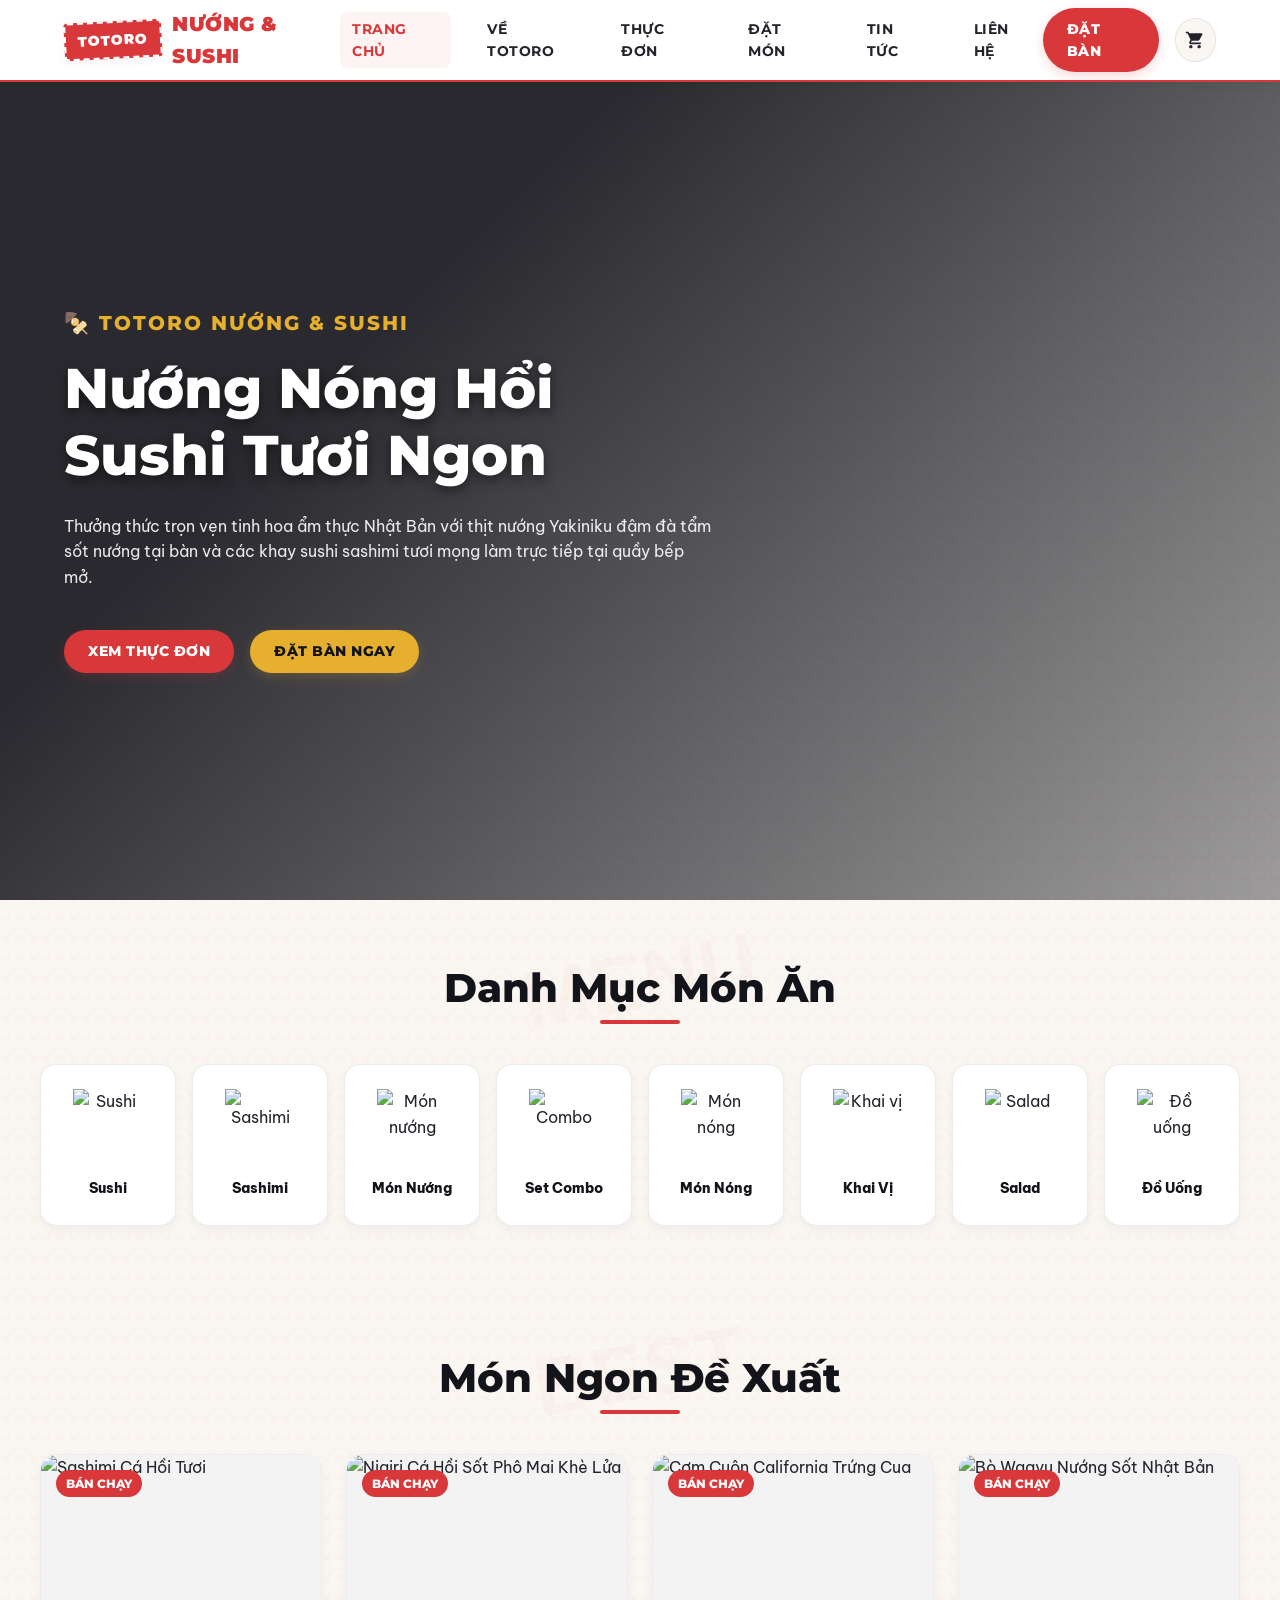
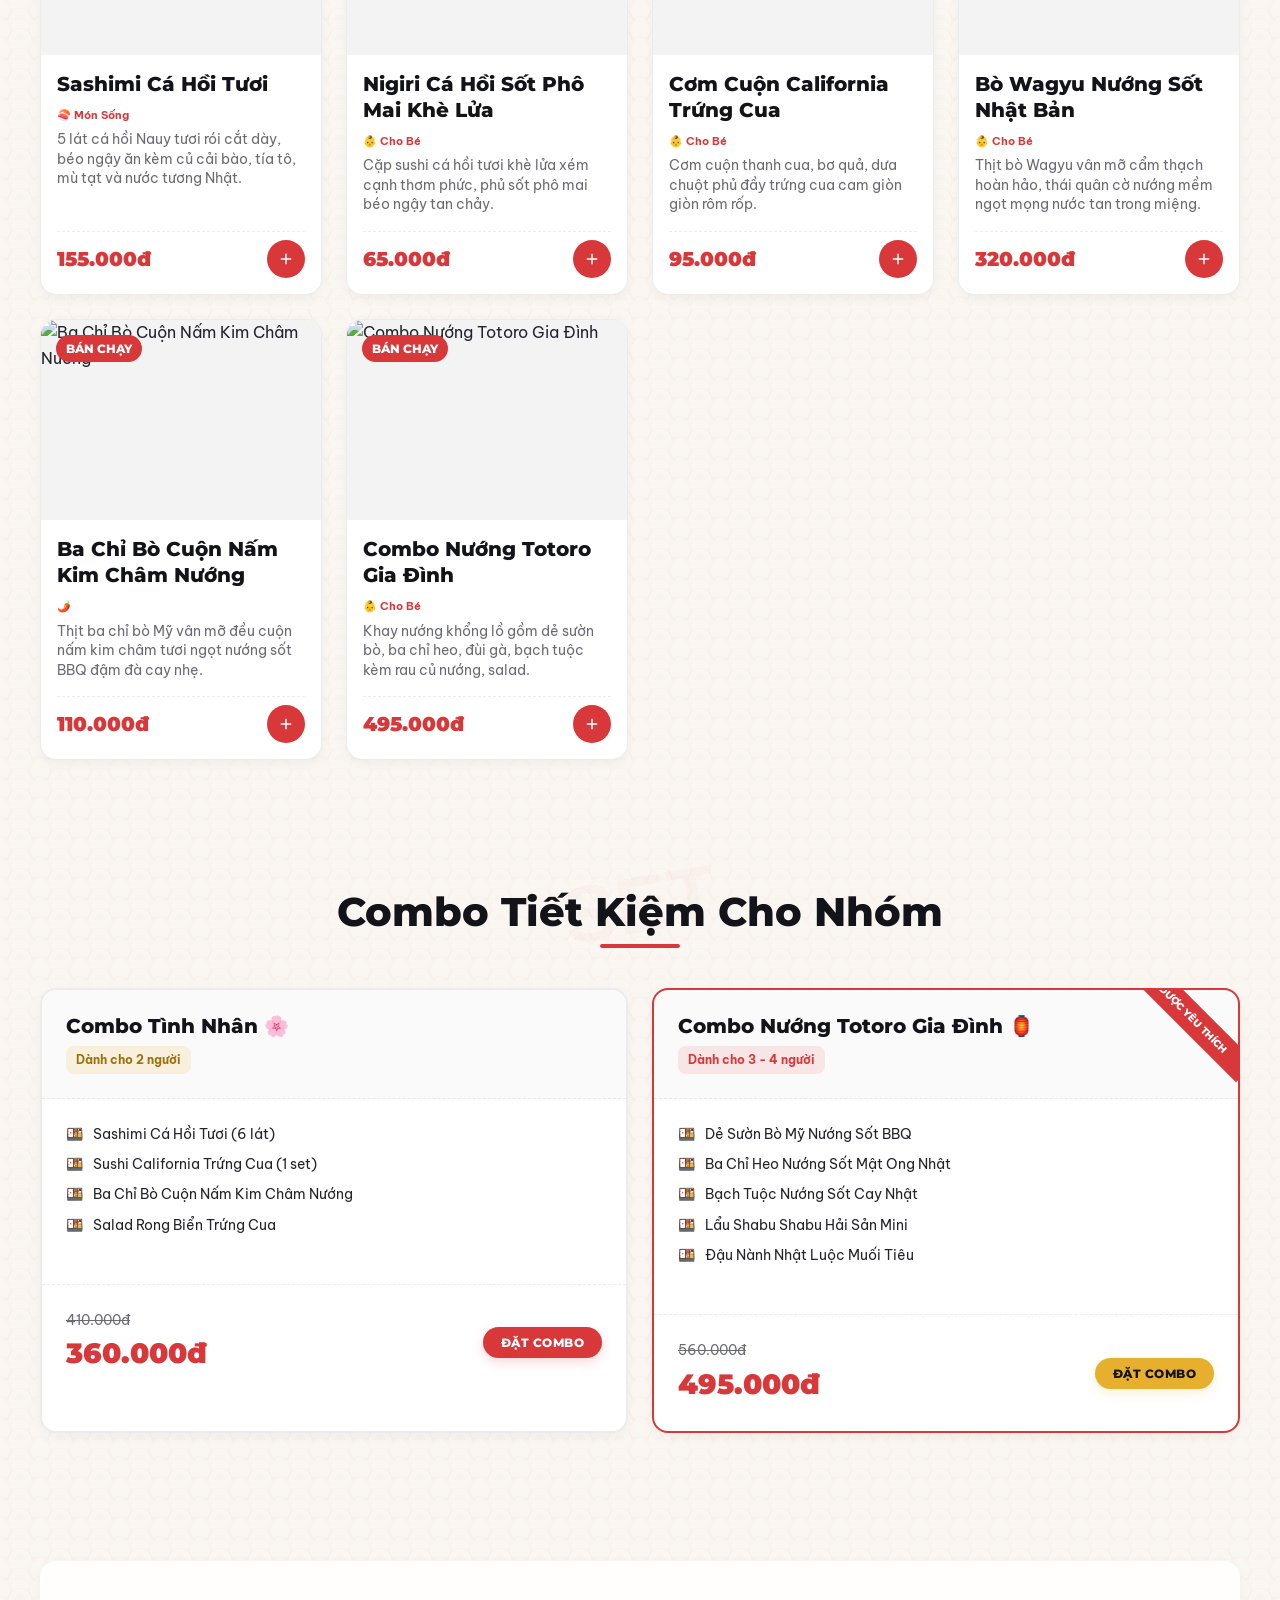
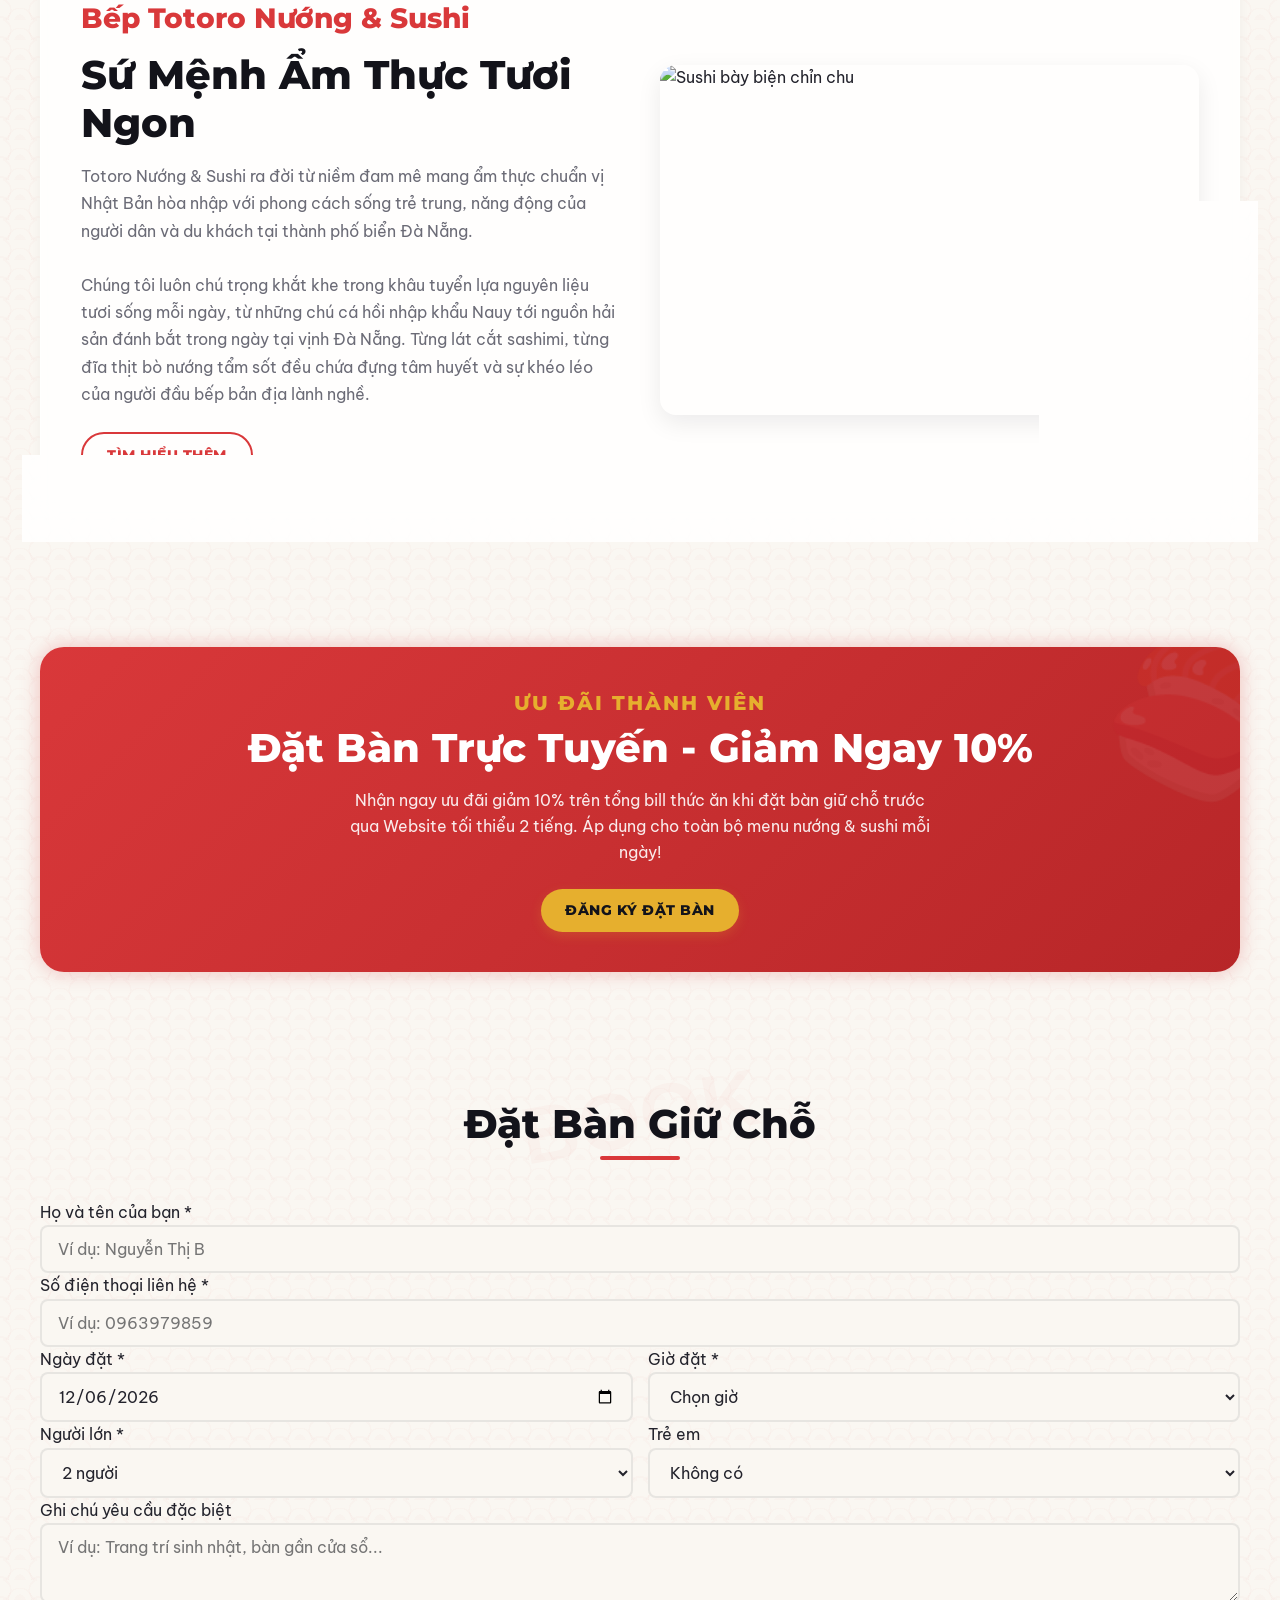
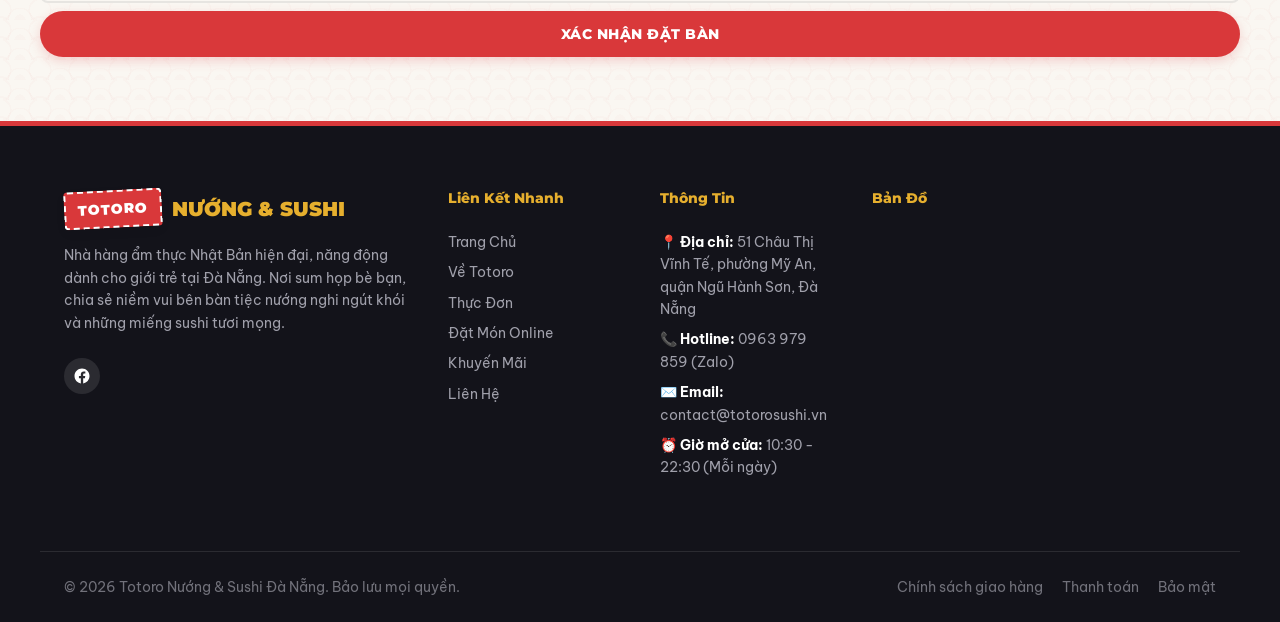
==== index.html @ e85364ac "feat: init Totoro Sushi website with 3D PDF Flipbook menu" ====
<!DOCTYPE html>
<html lang="vi">
<head>
    <meta charset="UTF-8">
    <meta name="viewport" content="width=device-width, initial-scale=1.0">
    <title>Totoro Nướng & Sushi Đà Nẵng | Nướng nóng hổi - Sushi tươi ngon</title>
    
    <!-- Meta SEO -->
    <meta name="description" content="Chào mừng tới Totoro Nướng & Sushi Đà Nẵng - nhà hàng Nhật Bản trẻ trung, hiện đại bên bãi biển Mỹ Khê. Thưởng thức buffet nướng Yakiniku nóng hổi cùng sushi sashimi tươi ngon tròn vị.">
    <meta name="keywords" content="sushi đà nẵng, nướng nhật đà nẵng, nhà hàng nhật đà nẵng, ẩm thực nhật bản, totoro sushi">
    <meta name="author" content="Totoro Nướng & Sushi">
    
    <!-- Open Graph / Facebook -->
    <meta property="og:type" content="website">
    <meta property="og:url" content="https://totorosushi.vn/">
    <meta property="og:title" content="Totoro Nướng & Sushi Đà Nẵng | Nướng ngon - Sushi tươi">
    <meta property="og:description" content="Thưởng thức nướng Yakiniku nghi ngút khói cùng sushi cá hồi béo ngậy chuẩn vị tại Châu Thị Vĩnh Tế, Đà Nẵng. Đặt bàn trực tuyến giảm ngay 10%!">
    <meta property="og:image" content="https://images.unsplash.com/photo-1579871494447-9811cf80d66c?q=80&w=1200&auto=format&fit=crop">

    <!-- Favicon -->
    <link rel="icon" type="image/png" href="data:image/svg+xml,<svg xmlns=%22http://www.w3.org/2000/svg%22 viewBox=%220 0 100 100%22><text y=%22.9em%22 font-size=%2290%22>🍣</text></svg>">

    <!-- CSS stylesheets -->
    <link rel="stylesheet" href="assets/css/variables.css">
    <link rel="stylesheet" href="assets/css/style.css">
    <link rel="stylesheet" href="assets/css/pages.css">
</head>
<body class="bg-wave-pattern">

    <!-- HEADER / NAVIGATION -->
    <header class="header">
        <div class="container nav-container">
            <a href="index.html" class="logo">
                <span class="logo-stamp">TOTORO</span>
                <span style="font-family: var(--font-heading); font-weight: 900; letter-spacing: 0.5px;">NƯỚNG & SUSHI</span>
            </a>
            
            <nav class="nav-menu">
                <a href="index.html" class="nav-link active">Trang Chủ</a>
                <a href="ve-totoro.html" class="nav-link">Về Totoro</a>
                <a href="menu.html" class="nav-link">Thực Đơn</a>
                <a href="dat-mon.html" class="nav-link">Đặt Món</a>
                <a href="tin-tuc.html" class="nav-link">Tin Tức</a>
                <a href="lien-he.html" class="nav-link">Liên Hệ</a>
            </nav>
            
            <div class="nav-actions">
                <a href="lien-he.html#booking-section" class="btn btn-primary btn-booking-nav" style="display: flex;">Đặt Bàn</a>
                <a href="dat-mon.html" class="cart-trigger" aria-label="Giỏ hàng">
                    <svg xmlns="http://www.w3.org/2000/svg" viewBox="0 0 24 24">
                        <path d="M7 18c-1.1 0-1.99.9-1.99 2S5.9 22 7 22s2-.9 2-2-.9-2-2-2zM1 2v2h2l3.6 7.59-1.35 2.45c-.16.28-.25.61-.25.96 0 1.1.9 2 2 2h12v-2H7.42c-.14 0-.25-.11-.25-.25l.03-.12.9-1.63h7.45c.75 0 1.41-.41 1.75-1.03l3.58-6.49c.08-.14.12-.31.12-.48 0-.55-.45-1-1-1H5.21l-.94-2H1zm16 16c-1.1 0-1.99.9-1.99 2s.89 2 1.99 2 2-.9 2-2-.9-2-2-2z"/>
                    </svg>
                    <span class="cart-badge" id="cart-badge-count" style="display: none;">0</span>
                </a>
                <button class="hamburger" aria-label="Menu di động">
                    <span></span>
                    <span></span>
                    <span></span>
                </button>
            </div>
        </div>
    </header>

    <!-- MOBILE STICKY CTA BAR -->
    <div class="mobile-cta-bar">
        <a href="tel:0963979859" class="mobile-cta-item">
            <svg viewBox="0 0 24 24"><path d="M6.62 10.79c1.44 2.83 3.76 5.14 6.59 6.59l2.2-2.2c.27-.27.67-.36 1.02-.24 1.12.37 2.33.57 3.57.57.55 0 1 .45 1 1V20c0 .55-.45 1-1 1-9.39 0-17-7.61-17-17 0-.55.45-1 1-1h3.5c.55 0 1 .45 1 1 0 1.25.2 2.45.57 3.57.11.35.03.74-.25 1.02l-2.2 2.2z"/></svg>
            Gọi điện
        </a>
        <a href="menu.html" class="mobile-cta-item">
            <svg viewBox="0 0 24 24"><path d="M4 6H2v14c0 1.1.9 2 2 2h14v-2H4V6zm16-4H8c-1.1 0-2 .9-2 2v12c0 1.1.9 2 2 2h12c1.1 0 2-.9 2-2V4c0-1.1-.9-2-2-2zm-1 9H9V9h10v2zm-4 4H9v-2h6v2zm4-8H9V5h10v2z"/></svg>
            Xem Menu
        </a>
        <a href="lien-he.html#booking-section" class="mobile-cta-item mobile-cta-item-highlight">
            <svg viewBox="0 0 24 24"><path d="M19 3h-1V1h-2v2H8V1H6v2H5c-1.11 0-1.99.9-1.99 2L3 19c0 1.1.89 2 2 2h14c1.1 0 2-.9 2-2V5c0-1.1-.9-2-2-2zm0 16H5V8h14v11zM7 10h5v5H7z"/></svg>
            Đặt Bàn
        </a>
        <a href="dat-mon.html" class="mobile-cta-item">
            <div style="position: relative;">
                <svg viewBox="0 0 24 24"><path d="M7 18c-1.1 0-1.99.9-1.99 2S5.9 22 7 22s2-.9 2-2-.9-2-2-2zM1 2v2h2l3.6 7.59-1.35 2.45c-.16.28-.25.61-.25.96 0 1.1.9 2 2 2h12v-2H7.42c-.14 0-.25-.11-.25-.25l.03-.12.9-1.63h7.45c.75 0 1.41-.41 1.75-1.03l3.58-6.49c.08-.14.12-.31.12-.48 0-.55-.45-1-1-1H5.21l-.94-2H1zm16 16c-1.1 0-1.99.9-1.99 2s.89 2 1.99 2 2-.9 2-2-.9-2-2-2z"/></svg>
                <span class="cart-badge" id="mobile-cart-badge-count" style="position: absolute; top: -5px; right: -8px; width: 16px; height: 16px; font-size: 9px; display: none;">0</span>
            </div>
            Đặt Món
        </a>
    </div>

    <!-- MAIN APP WRAPPER -->
    <main>
        
        <!-- 1. HERO BANNER -->
        <section class="hero-section">
            <div class="container">
                <div class="hero-content reveal active">
                    <span class="hero-subtitle">🍢 TOTORO NƯỚNG & SUSHI</span>
                    <h2 class="hero-title">Nướng Nóng Hổi<br>Sushi Tươi Ngon</h2>
                    <p class="hero-desc">Thưởng thức trọn vẹn tinh hoa ẩm thực Nhật Bản với thịt nướng Yakiniku đậm đà tẩm sốt nướng tại bàn và các khay sushi sashimi tươi mọng làm trực tiếp tại quầy bếp mở.</p>
                    <div class="hero-actions">
                        <a href="menu.html" class="btn btn-primary">Xem Thực Đơn</a>
                        <a href="lien-he.html#booking-section" class="btn btn-secondary">Đặt Bàn Ngay</a>
                    </div>
                </div>
            </div>
        </section>

        <!-- 2. DANH MỤC MÓN ĂN -->
        <section class="section-padding container">
            <div class="section-title-wrapper reveal">
                <span class="section-stamp-bg">MENU</span>
                <h2 class="section-title">Danh Mục Món Ăn</h2>
            </div>
            <div class="category-grid reveal">
                <div class="category-card" onclick="window.location.href='menu.html?cat=sushi'">
                    <img src="https://cdn-icons-png.flaticon.com/512/2253/2253243.png" alt="Sushi" class="category-card-img" />
                    <span class="category-card-title">Sushi</span>
                </div>
                <div class="category-card" onclick="window.location.href='menu.html?cat=sashimi'">
                    <img src="https://cdn-icons-png.flaticon.com/512/4113/4113824.png" alt="Sashimi" class="category-card-img" />
                    <span class="category-card-title">Sashimi</span>
                </div>
                <div class="category-card" onclick="window.location.href='menu.html?cat=nuong'">
                    <img src="https://cdn-icons-png.flaticon.com/512/2405/2405466.png" alt="Món nướng" class="category-card-img" />
                    <span class="category-card-title">Món Nướng</span>
                </div>
                <div class="category-card" onclick="window.location.href='menu.html?cat=combo'">
                    <img src="https://cdn-icons-png.flaticon.com/512/3014/3014523.png" alt="Combo" class="category-card-img" />
                    <span class="category-card-title">Set Combo</span>
                </div>
                <div class="category-card" onclick="window.location.href='menu.html?cat=nong'">
                    <img src="https://cdn-icons-png.flaticon.com/512/2082/2082054.png" alt="Món nóng" class="category-card-img" />
                    <span class="category-card-title">Món Nóng</span>
                </div>
                <div class="category-card" onclick="window.location.href='menu.html?cat=khai-vi'">
                    <img src="https://cdn-icons-png.flaticon.com/512/3253/3253207.png" alt="Khai vị" class="category-card-img" />
                    <span class="category-card-title">Khai Vị</span>
                </div>
                <div class="category-card" onclick="window.location.href='menu.html?cat=salad'">
                    <img src="https://cdn-icons-png.flaticon.com/512/2915/2915420.png" alt="Salad" class="category-card-img" />
                    <span class="category-card-title">Salad</span>
                </div>
                <div class="category-card" onclick="window.location.href='menu.html?cat=drink'">
                    <img src="https://cdn-icons-png.flaticon.com/512/3058/3058995.png" alt="Đồ uống" class="category-card-img" />
                    <span class="category-card-title">Đồ Uống</span>
                </div>
            </div>
        </section>

        <!-- 3. MÓN ĐƯỢC YÊU THÍCH (BEST SELLERS) -->
        <section class="section-padding container">
            <div class="section-title-wrapper reveal">
                <span class="section-stamp-bg">BEST</span>
                <h2 class="section-title">Món Ngon Đề Xuất</h2>
            </div>
            
            <div class="product-grid reveal" id="bestseller-grid">
                <!-- Javascript will load 6 bestseller items dynamically here -->
            </div>
        </section>

        <!-- 4. COMBO DÀNH CHO NHÓM -->
        <section class="section-padding container">
            <div class="section-title-wrapper reveal">
                <span class="section-stamp-bg">SET</span>
                <h2 class="section-title">Combo Tiết Kiệm Cho Nhóm</h2>
            </div>
            
            <div class="combo-grid reveal">
                <!-- Combo 1 -->
                <div class="combo-card">
                    <div class="combo-card-header">
                        <h3 class="combo-card-title">Combo Tình Nhân 🌸</h3>
                        <span class="combo-card-badge">Dành cho 2 người</span>
                    </div>
                    <div class="combo-card-body">
                        <div class="combo-card-items">
                            <span class="combo-card-item">Sashimi Cá Hồi Tươi (6 lát)</span>
                            <span class="combo-card-item">Sushi California Trứng Cua (1 set)</span>
                            <span class="combo-card-item">Ba Chỉ Bò Cuộn Nấm Kim Châm Nướng</span>
                            <span class="combo-card-item">Salad Rong Biển Trứng Cua</span>
                        </div>
                    </div>
                    <div class="combo-card-footer">
                        <div class="combo-price-group">
                            <span class="combo-original-price">410.000đ</span>
                            <span class="combo-promo-price">360.000đ</span>
                        </div>
                        <button class="btn btn-primary" onclick="window.location.href='dat-mon.html'" style="padding: 8px 18px; font-size: 12px;">Đặt Combo</button>
                    </div>
                </div>

                <!-- Combo 2 (Featured) -->
                <div class="combo-card featured">
                    <div class="combo-card-header">
                        <h3 class="combo-card-title">Combo Nướng Totoro Gia Đình 🏮</h3>
                        <span class="combo-card-badge" style="background-color: rgba(219,56,58,0.1); color: var(--color-primary);">Dành cho 3 - 4 người</span>
                    </div>
                    <div class="combo-card-body">
                        <div class="combo-card-items">
                            <span class="combo-card-item">Dẻ Sườn Bò Mỹ Nướng Sốt BBQ</span>
                            <span class="combo-card-item">Ba Chỉ Heo Nướng Sốt Mật Ong Nhật</span>
                            <span class="combo-card-item">Bạch Tuộc Nướng Sốt Cay Nhật</span>
                            <span class="combo-card-item">Lẩu Shabu Shabu Hải Sản Mini</span>
                            <span class="combo-card-item">Đậu Nành Nhật Luộc Muối Tiêu</span>
                        </div>
                    </div>
                    <div class="combo-card-footer">
                        <div class="combo-price-group">
                            <span class="combo-original-price">560.000đ</span>
                            <span class="combo-promo-price">495.000đ</span>
                        </div>
                        <button class="btn btn-secondary" onclick="window.location.href='dat-mon.html'" style="padding: 8px 18px; font-size: 12px;">Đặt Combo</button>
                    </div>
                </div>
            </div>
        </section>

        <!-- 5. CÂU CHUYỆN TOTORO -->
        <section class="section-padding container">
            <div class="glass-panel reveal" style="padding: var(--spacing-lg); overflow: hidden;">
                <div style="display: grid; grid-template-columns: 1fr 1fr; gap: var(--spacing-lg); align-items: center;">
                    <div>
                        <h3 style="font-size: var(--font-size-lg); color: var(--color-primary); margin-bottom: var(--spacing-sm);">Bếp Totoro Nướng & Sushi</h3>
                        <h2 style="font-size: var(--font-size-xl); margin-bottom: var(--spacing-sm);">Sứ Mệnh Ẩm Thực Tươi Ngon</h2>
                        <p style="color: var(--color-text-muted); margin-bottom: var(--spacing-md); line-height: 1.7;">
                            Totoro Nướng & Sushi ra đời từ niềm đam mê mang ẩm thực chuẩn vị Nhật Bản hòa nhập với phong cách sống trẻ trung, năng động của người dân và du khách tại thành phố biển Đà Nẵng.
                            <br><br>
                            Chúng tôi luôn chú trọng khắt khe trong khâu tuyển lựa nguyên liệu tươi sống mỗi ngày, từ những chú cá hồi nhập khẩu Nauy tới nguồn hải sản đánh bắt trong ngày tại vịnh Đà Nẵng. Từng lát cắt sashimi, từng đĩa thịt bò nướng tẩm sốt đều chứa đựng tâm huyết và sự khéo léo của người đầu bếp bản địa lành nghề.
                        </p>
                        <a href="ve-totoro.html" class="btn btn-outline">Tìm hiểu thêm</a>
                    </div>
                    <div>
                        <img src="https://images.unsplash.com/photo-1553621042-f6e147245754?q=80&w=800&auto=format&fit=crop" alt="Sushi bày biện chỉn chu" style="border-radius: var(--radius-md); box-shadow: var(--shadow-md); width: 100%; object-fit: cover; height: 350px;" />
                    </div>
                </div>
            </div>
        </section>

        <!-- 6. BANNER ƯU ĐÃI -->
        <section class="section-padding container">
            <div class="reveal" style="background: linear-gradient(135deg, var(--color-primary) 0%, #B72628 100%); color: var(--color-white); border-radius: var(--radius-lg); padding: var(--spacing-lg); text-align: center; position: relative; overflow: hidden; box-shadow: var(--shadow-glow);">
                <div style="position: absolute; top: -50px; right: -50px; font-size: 150px; opacity: 0.08; pointer-events: none; font-family: var(--font-heading);">🍣</div>
                <span style="font-family: var(--font-heading); font-weight: 800; color: var(--color-gold); font-size: var(--font-size-md); letter-spacing: 2px;">ƯU ĐÃI THÀNH VIÊN</span>
                <h2 style="color: var(--color-white); font-size: var(--font-size-xl); margin-top: 5px; margin-bottom: var(--spacing-sm);">Đặt Bàn Trực Tuyến - Giảm Ngay 10%</h2>
                <p style="max-width: 600px; margin: 0 auto var(--spacing-md); color: rgba(255,255,255,0.9); font-size: var(--font-size-base);">
                    Nhận ngay ưu đãi giảm 10% trên tổng bill thức ăn khi đặt bàn giữ chỗ trước qua Website tối thiểu 2 tiếng. Áp dụng cho toàn bộ menu nướng & sushi mỗi ngày!
                </p>
                <a href="lien-he.html#booking-section" class="btn btn-secondary">Đăng Ký Đặt Bàn</a>
            </div>
        </section>

        <!-- 7. FORM ĐẶT BÀN NHANH -->
        <section class="section-padding container" id="quick-booking-section">
            <div class="section-title-wrapper reveal">
                <span class="section-stamp-bg">BOOK</span>
                <h2 class="section-title">Đặt Bàn Giữ Chỗ</h2>
            </div>
            
            <div class="booking-form-wrapper reveal">
                <form class="totoro-booking-form">
                    <div class="booking-form-group">
                        <label class="booking-form-label">Họ và tên của bạn *</label>
                        <input type="text" name="fullname" class="form-control" placeholder="Ví dụ: Nguyễn Thị B" required />
                    </div>
                    <div class="booking-form-group">
                        <label class="booking-form-label">Số điện thoại liên hệ *</label>
                        <input type="tel" name="phone" class="form-control" placeholder="Ví dụ: 0963979859" required />
                    </div>
                    <div class="booking-form-group" style="display: grid; grid-template-columns: 1fr 1fr; gap: 15px;">
                        <div>
                            <label class="booking-form-label">Ngày đặt *</label>
                            <input type="date" name="date" class="form-control" required />
                        </div>
                        <div>
                            <label class="booking-form-label">Giờ đặt *</label>
                            <select name="time" class="form-control" required>
                                <option value="">Chọn giờ</option>
                                <option value="11:00">11:00</option>
                                <option value="12:00">12:00</option>
                                <option value="13:00">13:00</option>
                                <option value="17:00">17:00</option>
                                <option value="18:00">18:00</option>
                                <option value="19:00">19:00</option>
                                <option value="20:00">20:00</option>
                                <option value="21:00">21:00</option>
                            </select>
                        </div>
                    </div>
                    <div class="booking-form-group" style="display: grid; grid-template-columns: 1fr 1fr; gap: 15px;">
                        <div>
                            <label class="booking-form-label">Người lớn *</label>
                            <select name="adults" class="form-control" required>
                                <option value="1">1 người</option>
                                <option value="2" selected>2 người</option>
                                <option value="4">4 người</option>
                                <option value="6">6 người</option>
                                <option value="10">Đoàn 10+ người</option>
                            </select>
                        </div>
                        <div>
                            <label class="booking-form-label">Trẻ em</label>
                            <select name="kids" class="form-control">
                                <option value="0">Không có</option>
                                <option value="1">1 bé</option>
                                <option value="2">2 bé</option>
                                <option value="3">Hơn 3 bé</option>
                            </select>
                        </div>
                    </div>
                    <div class="booking-form-group">
                        <label class="booking-form-label">Ghi chú yêu cầu đặc biệt</label>
                        <textarea name="notes" class="form-control" style="min-height: 80px;" placeholder="Ví dụ: Trang trí sinh nhật, bàn gần cửa sổ..."></textarea>
                    </div>
                    <button type="submit" class="btn btn-primary" style="width: 100%; padding: 14px;">Xác nhận đặt bàn</button>
                </form>
            </div>
        </section>

    </main>

    <!-- FOOTER -->
    <footer class="footer">
        <div class="container footer-grid">
            <div class="footer-about">
                <a href="index.html" class="logo">
                    <span class="logo-stamp">TOTORO</span>
                    <span style="color: var(--color-gold);">NƯỚNG & SUSHI</span>
                </a>
                <p>Nhà hàng ẩm thực Nhật Bản hiện đại, năng động dành cho giới trẻ tại Đà Nẵng. Nơi sum họp bè bạn, chia sẻ niềm vui bên bàn tiệc nướng nghi ngút khói và những miếng sushi tươi mọng.</p>
                <div class="social-icons">
                    <a href="https://www.facebook.com/MoriSushiDaNang" class="social-icon" target="_blank" rel="noopener noreferrer">
                        <svg viewBox="0 0 24 24"><path fill="currentColor" d="M12 2C6.477 2 2 6.477 2 12c0 4.991 3.657 9.128 8.438 9.879V14.89h-2.54V12h2.54V9.797c0-2.506 1.492-3.89 3.777-3.89 1.094 0 2.238.195 2.238.195v2.46h-1.26c-1.243 0-1.63.771-1.63 1.562V12h2.773l-.443 2.89h-2.33v6.989C18.343 21.129 22 16.99 22 12c0-5.523-4.477-10-10-10z"/></svg>
                    </a>
                </div>
            </div>
            
            <div class="footer-links">
                <h4>Liên Kết Nhanh</h4>
                <ul>
                    <li><a href="index.html">Trang Chủ</a></li>
                    <li><a href="ve-totoro.html">Về Totoro</a></li>
                    <li><a href="menu.html">Thực Đơn</a></li>
                    <li><a href="dat-mon.html">Đặt Món Online</a></li>
                    <li><a href="tin-tuc.html">Khuyến Mãi</a></li>
                    <li><a href="lien-he.html">Liên Hệ</a></li>
                </ul>
            </div>
            
            <div class="footer-contact">
                <h4>Thông Tin</h4>
                <p>📍 <strong>Địa chỉ:</strong> 51 Châu Thị Vĩnh Tế, phường Mỹ An, quận Ngũ Hành Sơn, Đà Nẵng</p>
                <p>📞 <strong>Hotline:</strong> 0963 979 859 (Zalo)</p>
                <p>✉️ <strong>Email:</strong> contact@totorosushi.vn</p>
                <p>⏰ <strong>Giờ mở cửa:</strong> 10:30 - 22:30 (Mỗi ngày)</p>
            </div>
            
            <div class="footer-map">
                <h4>Bản Đồ</h4>
                <iframe 
                    src="https://www.google.com/maps/embed?pb=!1m18!1m12!1m3!1d3834.425867160759!2d108.23806287490333!3d16.043444888899896!2m3!1f0!2f0!3f0!3m2!1i1024!2i768!4f13.1!3m3!1m2!1s0x31421764eb806c99%3A0xc47e335272a27546!2zNTEgQ2jDonUgVGjhu4sgVsSpbmggVOG6eb8sIE3hu7kgQW4sIE5nxakgSMOgbmggU8ahbiwgRMOgIE7hurVuZyA1NTAwMDAsIFZp4buHdCBOYW0!5e0!3m2!1svi!2svn!4v1700000000000!5m2!1svi!2svn" 
                    width="100%" 
                    height="130" 
                    style="border:0;" 
                    allowfullscreen="" 
                    loading="lazy" 
                    referrerpolicy="no-referrer-when-downgrade">
                </iframe>
            </div>
        </div>
        
        <div class="container footer-bottom">
            <p>&copy; 2026 Totoro Nướng & Sushi Đà Nẵng. Bảo lưu mọi quyền.</p>
            <div class="footer-policies">
                <a href="#">Chính sách giao hàng</a>
                <a href="#">Thanh toán</a>
                <a href="#">Bảo mật</a>
            </div>
        </div>
    </footer>

    <!-- PRODUCT DETAILS MODAL -->
    <div class="modal" id="product-detail-modal">
        <div class="modal-content">
            <div class="modal-close-btn">✕</div>
            <div class="modal-grid">
                <div class="modal-img-wrapper">
                    <img src="" alt="" class="modal-img" />
                </div>
                <div class="modal-body">
                    <h3 class="modal-title"></h3>
                    <span class="modal-price"></span>
                    <p class="modal-desc"></p>
                    
                    <div style="display: flex; align-items: center; gap: 15px; margin-top: 15px;">
                        <span>Số lượng:</span>
                        <div class="quantity-control">
                            <button class="quantity-btn qty-minus">-</button>
                            <input type="number" class="quantity-input" value="1" readonly />
                            <button class="quantity-btn qty-plus">+</button>
                        </div>
                    </div>
                    
                    <button class="btn btn-primary" id="modal-add-to-cart-btn" style="width: 100%; margin-top: 20px;">Thêm Vào Giỏ Hàng</button>
                </div>
            </div>
        </div>
    </div>

    <!-- Script assets -->
    <script src="assets/js/main.js"></script>
    <script src="assets/js/menu-filter.js"></script>
    <script src="assets/js/cart.js"></script>
    <script src="assets/js/booking.js"></script>
    
    <!-- Local Business Schema markup -->
    <script type="application/ld+json">
    {
      "@context": "https://schema.org",
      "@type": "Restaurant",
      "name": "Totoro Nướng & Sushi Đà Nẵng",
      "image": "https://images.unsplash.com/photo-1579871494447-9811cf80d66c?q=80&w=1200&auto=format&fit=crop",
      "address": {
        "@type": "PostalAddress",
        "streetAddress": "51 Châu Thị Vĩnh Tế, phường Mỹ An",
        "addressLocality": "Ngũ Hành Sơn",
        "addressRegion": "Đà Nẵng",
        "postalCode": "550000",
        "addressCountry": "VN"
      },
      "geo": {
        "@type": "GeoCoordinates",
        "latitude": 16.043445,
        "longitude": 108.238063
      },
      "url": "https://totorosushi.vn/",
      "telephone": "+84963979859",
      "openingHoursSpecification": [
        {
          "@type": "OpeningHoursSpecification",
          "dayOfWeek": [
            "Monday",
            "Tuesday",
            "Wednesday",
            "Thursday",
            "Friday",
            "Saturday",
            "Sunday"
          ],
          "opens": "10:30",
          "closes": "22:30"
        }
      ],
      "menu": "https://totorosushi.vn/menu.html",
      "servesCuisine": [
        "Japanese",
        "Sushi",
        "Yakiniku",
        "Barbecue"
      ],
      "priceRange": "$$"
    }
    </script>

</body>
</html>
---- assets/css/variables.css ----
/* Totoro Nướng & Sushi Design System - CSS Variables */

@import url('https://fonts.googleapis.com/css2?family=Montserrat:ital,wght@0,300..900;1,300..900&family=Be+Vietnam+Pro:ital,wght@0,300;0,400;0,500;0,600;0,700;0,800;1,400&display=swap');

:root {
    /* Colors - Japanese Pop Contemporary */
    --color-red: #D9383A;
    --color-dark: #13131A;
    --color-light: #FAF7F2;
    --color-gold: #E6AF2E;
    --color-green: #7DA038;
    --color-white: #FFFFFF;
    
    /* Semantic Colors */
    --color-primary: var(--color-red);
    --color-secondary: var(--color-dark);
    --color-bg: var(--color-light);
    --color-accent: var(--color-gold);
    --color-success: var(--color-green);
    --color-text-dark: #23232C;
    --color-text-muted: #6B6B76;
    --color-border: rgba(19, 19, 26, 0.08);
    --color-card-bg: rgba(255, 255, 255, 0.85);

    /* Fonts */
    --font-heading: 'Montserrat', sans-serif;
    --font-body: 'Be Vietnam Pro', sans-serif;

    /* Spacing */
    --spacing-xs: 0.5rem;
    --spacing-sm: 1rem;
    --spacing-md: 1.5rem;
    --spacing-lg: 2.5rem;
    --spacing-xl: 4rem;

    /* Typography Scale */
    --font-size-xs: 0.75rem;
    --font-size-sm: 0.875rem;
    --font-size-base: 1rem;
    --font-size-md: 1.25rem;
    --font-size-lg: 1.75rem;
    --font-size-xl: 2.5rem;
    --font-size-xxl: 3.5rem;

    /* Shadow & Border Radius */
    --radius-sm: 8px;
    --radius-md: 16px;
    --radius-lg: 24px;
    --radius-full: 9999px;
    
    --shadow-sm: 0 4px 12px rgba(19, 19, 26, 0.04);
    --shadow-md: 0 8px 24px rgba(19, 19, 26, 0.08);
    --shadow-lg: 0 16px 48px rgba(19, 19, 26, 0.12);
    --shadow-glow: 0 0 20px rgba(217, 56, 58, 0.3);

    /* Animation Transitions */
    --transition-smooth: all 0.3s cubic-bezier(0.25, 0.8, 0.25, 1);
    --transition-bounce: all 0.5s cubic-bezier(0.175, 0.885, 0.32, 1.275);
}

/* Global Reset & Base Styling */
* {
    margin: 0;
    padding: 0;
    box-sizing: border-box;
    -webkit-tap-highlight-color: transparent;
}

html {
    scroll-behavior: smooth;
    font-size: 16px;
}

body {
    font-family: var(--font-body);
    background-color: var(--color-bg);
    color: var(--color-text-dark);
    line-height: 1.6;
    overflow-x: hidden;
}

h1, h2, h3, h4, h5, h6 {
    font-family: var(--font-heading);
    font-weight: 800;
    color: var(--color-secondary);
    line-height: 1.2;
}

a {
    color: inherit;
    text-decoration: none;
    transition: var(--transition-smooth);
}

img {
    max-width: 100%;
    height: auto;
    display: block;
}

button, input, select, textarea {
    font-family: inherit;
    font-size: inherit;
}

li {
    list-style: none;
}

/* Layout Constrained Grid */
.container {
    width: 100%;
    max-width: 1200px;
    margin: 0 auto;
    padding: 0 var(--spacing-md);
}

.text-center {
    text-align: center;
}

.section-padding {
    padding: var(--spacing-xl) 0;
}
@media (max-width: 768px) {
    .section-padding {
        padding: var(--spacing-lg) 0;
    }
}
---- assets/css/style.css ----
/* Totoro Sushi & Grill - Main Stylesheet (style.css) */

@import url('variables.css');

/* --- HEADER & NAVIGATION --- */
.header {
    position: fixed;
    top: 0;
    left: 0;
    width: 100%;
    background-color: var(--color-white);
    box-shadow: var(--shadow-sm);
    z-index: 1000;
    transition: var(--transition-smooth);
    border-bottom: 2px solid var(--color-primary);
}

.header.scrolled {
    padding: var(--spacing-xs) 0;
    box-shadow: var(--shadow-md);
    background-color: rgba(255, 255, 255, 0.95);
    backdrop-filter: blur(10px);
}

.nav-container {
    display: flex;
    justify-content: space-between;
    align-items: center;
    height: 80px;
    transition: var(--transition-smooth);
}

.header.scrolled .nav-container {
    height: 64px;
}

/* Logo Design */
.logo {
    display: flex;
    align-items: center;
    gap: 10px;
    font-family: var(--font-heading);
    font-weight: 900;
    font-size: var(--font-size-md);
    color: var(--color-primary);
}

.logo-stamp {
    background-color: var(--color-primary);
    color: var(--color-white);
    padding: 6px 12px;
    border-radius: 4px;
    font-size: var(--font-size-sm);
    letter-spacing: 1px;
    transform: rotate(-3deg);
    box-shadow: var(--shadow-sm);
    display: inline-block;
    border: 2px dashed var(--color-white);
}

/* Nav Menu Desktop */
.nav-menu {
    display: flex;
    align-items: center;
    gap: var(--spacing-md);
}

.nav-link {
    font-family: var(--font-heading);
    font-weight: 700;
    font-size: var(--font-size-sm);
    color: var(--color-text-dark);
    text-transform: uppercase;
    letter-spacing: 0.5px;
    padding: 6px 12px;
    border-radius: var(--radius-sm);
}

.nav-link:hover, .nav-link.active {
    color: var(--color-primary);
    background-color: rgba(219, 56, 58, 0.06);
}

/* Header Action Right */
.nav-actions {
    display: flex;
    align-items: center;
    gap: var(--spacing-sm);
}

.btn {
    display: inline-flex;
    align-items: center;
    justify-content: center;
    padding: 10px 24px;
    border-radius: var(--radius-full);
    font-family: var(--font-heading);
    font-weight: 800;
    font-size: var(--font-size-sm);
    text-transform: uppercase;
    letter-spacing: 0.5px;
    cursor: pointer;
    transition: var(--transition-bounce);
    border: none;
    outline: none;
}

.btn-primary {
    background-color: var(--color-primary);
    color: var(--color-white);
    box-shadow: 0 4px 12px rgba(219, 56, 58, 0.2);
}

.btn-primary:hover {
    background-color: var(--color-secondary);
    color: var(--color-white);
    transform: translateY(-2px);
    box-shadow: 0 6px 20px rgba(19, 19, 26, 0.2);
}

.btn-secondary {
    background-color: var(--color-gold);
    color: var(--color-secondary);
    box-shadow: 0 4px 12px rgba(230, 175, 46, 0.2);
}

.btn-secondary:hover {
    background-color: var(--color-primary);
    color: var(--color-white);
    transform: translateY(-2px);
    box-shadow: var(--shadow-glow);
}

.btn-outline {
    background-color: transparent;
    border: 2px solid var(--color-primary);
    color: var(--color-primary);
}

.btn-outline:hover {
    background-color: var(--color-primary);
    color: var(--color-white);
    transform: translateY(-2px);
}

/* Cart Icon */
.cart-trigger {
    position: relative;
    width: 44px;
    height: 44px;
    border-radius: var(--radius-full);
    background-color: var(--color-bg);
    display: flex;
    align-items: center;
    justify-content: center;
    cursor: pointer;
    border: 1px solid var(--color-border);
}

.cart-trigger svg {
    width: 20px;
    height: 20px;
    fill: var(--color-text-dark);
}

.cart-trigger:hover {
    background-color: var(--color-primary);
}

.cart-trigger:hover svg {
    fill: var(--color-white);
}

.cart-badge {
    position: absolute;
    top: -4px;
    right: -4px;
    background-color: var(--color-gold);
    color: var(--color-secondary);
    font-size: var(--font-size-xs);
    font-weight: 800;
    width: 20px;
    height: 20px;
    border-radius: 50%;
    display: flex;
    align-items: center;
    justify-content: center;
    border: 2px solid var(--color-white);
}

/* Mobile Hamburger Menu */
.hamburger {
    display: none;
    flex-direction: column;
    justify-content: space-between;
    width: 26px;
    height: 18px;
    background: transparent;
    border: none;
    cursor: pointer;
    z-index: 1100;
}

.hamburger span {
    width: 100%;
    height: 3px;
    background-color: var(--color-secondary);
    border-radius: 3px;
    transition: var(--transition-smooth);
}

/* --- RESPONSIVE HEADER --- */
@media (max-width: 992px) {
    .hamburger {
        display: flex;
    }
    
    .nav-menu {
        position: fixed;
        top: 0;
        right: -100%;
        width: 280px;
        height: 100vh;
        background-color: var(--color-white);
        box-shadow: var(--shadow-lg);
        flex-direction: column;
        align-items: flex-start;
        padding: 100px var(--spacing-md) var(--spacing-md);
        gap: var(--spacing-md);
        transition: var(--transition-smooth);
        z-index: 1050;
    }

    .nav-menu.open {
        right: 0;
    }

    /* Hamburger animations */
    .hamburger.open span:nth-child(1) {
        transform: rotate(45deg) translate(5px, 5px);
    }
    .hamburger.open span:nth-child(2) {
        opacity: 0;
    }
    .hamburger.open span:nth-child(3) {
        transform: rotate(-45deg) translate(6px, -6px);
    }
}

/* --- STICKY MOBILE CTA BAR --- */
.mobile-cta-bar {
    position: fixed;
    bottom: 0;
    left: 0;
    width: 100%;
    background-color: var(--color-white);
    box-shadow: 0 -4px 16px rgba(19, 19, 26, 0.1);
    display: none;
    grid-template-columns: repeat(4, 1fr);
    z-index: 999;
    border-top: 1px solid var(--color-border);
}

.mobile-cta-item {
    display: flex;
    flex-direction: column;
    align-items: center;
    justify-content: center;
    padding: 10px var(--spacing-xs);
    font-size: 11px;
    font-weight: 700;
    color: var(--color-text-muted);
    font-family: var(--font-heading);
    text-transform: uppercase;
}

.mobile-cta-item svg {
    width: 20px;
    height: 20px;
    margin-bottom: 4px;
    fill: currentColor;
}

.mobile-cta-item.active, .mobile-cta-item:hover {
    color: var(--color-primary);
}

.mobile-cta-item-highlight {
    background-color: var(--color-primary);
    color: var(--color-white) !important;
}

.mobile-cta-item-highlight:hover {
    background-color: var(--color-secondary);
}

@media (max-width: 768px) {
    .mobile-cta-bar {
        display: grid;
    }
    body {
        padding-bottom: 60px; /* Space for CTA bar */
    }
}

/* --- GENERIC MAIN STYLING & DECORATIONS --- */
main {
    margin-top: 80px; /* Header spacing */
}

/* RED JAPANESE STAMP BADGE */
.section-title-wrapper {
    position: relative;
    margin-bottom: var(--spacing-lg);
    text-align: center;
}

.section-title {
    font-size: var(--font-size-xl);
    position: relative;
    display: inline-block;
    padding-bottom: 12px;
}

.section-title::after {
    content: '';
    position: absolute;
    bottom: 0;
    left: 50%;
    transform: translateX(-50%);
    width: 80px;
    height: 4px;
    background-color: var(--color-primary);
    border-radius: var(--radius-full);
}

.section-stamp-bg {
    position: absolute;
    font-size: 80px;
    font-family: Arial, sans-serif;
    color: rgba(219, 56, 58, 0.03);
    top: 50%;
    left: 50%;
    transform: translate(-50%, -60%) rotate(-10deg);
    pointer-events: none;
    user-select: none;
    font-weight: 900;
}

/* --- FOOTER --- */
.footer {
    background-color: var(--color-dark);
    color: var(--color-light);
    padding-top: var(--spacing-xl);
    padding-bottom: var(--spacing-md);
    font-size: var(--font-size-sm);
    border-top: 5px solid var(--color-primary);
}

.footer h3, .footer h4 {
    color: var(--color-gold);
    margin-bottom: var(--spacing-md);
    font-family: var(--font-heading);
}

.footer-grid {
    display: grid;
    grid-template-columns: 2fr 1fr 1fr 2fr;
    gap: var(--spacing-lg);
    margin-bottom: var(--spacing-xl);
}

.footer-about p {
    color: #A0A0AB;
    margin-top: var(--spacing-sm);
    line-height: 1.6;
}

.footer-links ul {
    display: flex;
    flex-direction: column;
    gap: var(--spacing-xs);
}

.footer-links a {
    color: #A0A0AB;
}

.footer-links a:hover {
    color: var(--color-gold);
    padding-left: 4px;
}

.footer-contact p {
    margin-bottom: var(--spacing-xs);
    color: #A0A0AB;
}

.footer-contact strong {
    color: var(--color-white);
}

.footer-map iframe {
    border-radius: var(--radius-md);
    border: 2px solid rgba(255, 255, 255, 0.1);
}

/* Social icons */
.social-icons {
    display: flex;
    gap: var(--spacing-sm);
    margin-top: var(--spacing-md);
}

.social-icon {
    width: 36px;
    height: 36px;
    border-radius: 50%;
    background-color: rgba(255, 255, 255, 0.1);
    display: flex;
    align-items: center;
    justify-content: center;
    color: var(--color-white);
}

.social-icon:hover {
    background-color: var(--color-primary);
    color: var(--color-white);
    transform: scale(1.1);
}

.social-icon svg {
    width: 18px;
    height: 18px;
    fill: currentColor;
}

.footer-bottom {
    border-top: 1px solid rgba(255, 255, 255, 0.1);
    padding-top: var(--spacing-md);
    display: flex;
    justify-content: space-between;
    align-items: center;
    color: #71717A;
    flex-wrap: wrap;
    gap: var(--spacing-sm);
}

.footer-policies a {
    margin-left: var(--spacing-sm);
    color: #71717A;
}

.footer-policies a:hover {
    color: var(--color-gold);
}

@media (max-width: 992px) {
    .footer-grid {
        grid-template-columns: 1fr 1fr;
    }
}

@media (max-width: 576px) {
    .footer-grid {
        grid-template-columns: 1fr;
        gap: var(--spacing-md);
    }
    .footer-bottom {
        flex-direction: column;
        text-align: center;
    }
    .footer-policies {
        display: flex;
        flex-direction: column;
        gap: 8px;
    }
    .footer-policies a {
        margin-left: 0;
    }
}

/* --- COMMON MICRO-ANIMATIONS & UTILITIES --- */

/* Scroll Reveal animation */
.reveal {
    opacity: 0;
    transform: translateY(30px);
    transition: all 0.8s cubic-bezier(0.15, 0.85, 0.45, 1);
}

.reveal.active {
    opacity: 1;
    transform: translateY(0);
}

/* Spin animation */
@keyframes spin {
    to { transform: rotate(360deg); }
}

.loading-spinner {
    display: inline-block;
    width: 24px;
    height: 24px;
    border: 3px solid rgba(219, 56, 58, 0.2);
    border-radius: 50%;
    border-top-color: var(--color-primary);
    animation: spin 0.8s linear infinite;
}

/* Glassmorphism Generic Class */
.glass-panel {
    background: var(--color-card-bg);
    backdrop-filter: blur(8px);
    border: 1px solid rgba(255, 255, 255, 0.5);
    box-shadow: var(--shadow-sm);
    border-radius: var(--radius-md);
    transition: var(--transition-bounce);
}

.glass-panel:hover {
    box-shadow: var(--shadow-md);
    border-color: rgba(219, 56, 58, 0.2);
}

/* Japanese wave pattern background */
.bg-wave-pattern {
    background-image: radial-gradient(circle at 100% 150%, transparent 24%, rgba(219, 56, 58, 0.02) 24%, rgba(219, 56, 58, 0.02) 28%, transparent 28%, transparent),
                      radial-gradient(circle at 0% 150%, transparent 24%, rgba(219, 56, 58, 0.02) 24%, rgba(219, 56, 58, 0.02) 28%, transparent 28%, transparent),
                      radial-gradient(circle at 50%  100%, rgba(219, 56, 58, 0.02) 20%, transparent 20%, transparent 40%, rgba(219, 56, 58, 0.02) 40%, rgba(219, 56, 58, 0.02) 44%, transparent 44%, transparent),
                      radial-gradient(circle at 100% 50%, transparent 24%, rgba(219, 56, 58, 0.02) 24%, rgba(219, 56, 58, 0.02) 28%, transparent 28%, transparent),
                      radial-gradient(circle at 0% 50%, transparent 24%, rgba(219, 56, 58, 0.02) 24%, rgba(219, 56, 58, 0.02) 28%, transparent 28%, transparent);
    background-size: 40px 20px;
}
---- assets/css/pages.css ----
/* Totoro Sushi & Grill - Page-Specific Styles (pages.css) */

@import url('style.css');

/* ==========================================================================
   TRANG CHỦ (HOMEPAGE)
   ========================================================================== */

/* Hero Banner */
.hero-section {
    position: relative;
    height: calc(100vh - 80px);
    min-height: 550px;
    background: linear-gradient(135deg, rgba(19, 19, 26, 0.9) 30%, rgba(19, 19, 26, 0.4) 100%),
                url('https://images.unsplash.com/photo-1579871494447-9811cf80d66c?q=80&w=1600&auto=format&fit=crop') no-repeat center center;
    background-size: cover;
    display: flex;
    align-items: center;
    color: var(--color-white);
    overflow: hidden;
}

.hero-content {
    max-width: 650px;
    display: flex;
    flex-direction: column;
    gap: var(--spacing-sm);
}

.hero-subtitle {
    font-family: var(--font-heading);
    font-weight: 800;
    color: var(--color-gold);
    text-transform: uppercase;
    letter-spacing: 2px;
    font-size: var(--font-size-md);
}

.hero-title {
    font-size: var(--font-size-xxl);
    color: var(--color-white);
    text-shadow: 0 4px 12px rgba(0, 0, 0, 0.5);
    margin-bottom: var(--spacing-xs);
}

.hero-desc {
    font-size: var(--font-size-base);
    color: rgba(255, 255, 255, 0.9);
    margin-bottom: var(--spacing-md);
}

.hero-actions {
    display: flex;
    gap: var(--spacing-sm);
    flex-wrap: wrap;
}

@media (max-width: 768px) {
    .hero-title {
        font-size: var(--font-size-xl);
    }
    .hero-section {
        height: auto;
        padding: var(--spacing-xl) 0;
    }
}

/* Category Grid */
.category-grid {
    display: grid;
    grid-template-columns: repeat(auto-fit, minmax(130px, 1fr));
    gap: var(--spacing-sm);
}

.category-card {
    background-color: var(--color-white);
    border-radius: var(--radius-md);
    padding: var(--spacing-md) var(--spacing-sm);
    text-align: center;
    border: 1px solid var(--color-border);
    transition: var(--transition-bounce);
    cursor: pointer;
    box-shadow: var(--shadow-sm);
}

.category-card:hover {
    transform: translateY(-8px);
    box-shadow: var(--shadow-md);
    border-color: var(--color-primary);
}

.category-card-img {
    width: 70px;
    height: 70px;
    margin: 0 auto var(--spacing-sm);
    object-fit: contain;
}

.category-card-title {
    font-size: var(--font-size-sm);
    font-weight: 800;
    color: var(--color-secondary);
}

/* Product Cards & Grids */
.product-grid {
    display: grid;
    grid-template-columns: repeat(auto-fit, minmax(260px, 1fr));
    gap: var(--spacing-md);
}

.product-card {
    background-color: var(--color-white);
    border-radius: var(--radius-md);
    overflow: hidden;
    border: 1px solid var(--color-border);
    box-shadow: var(--shadow-sm);
    transition: var(--transition-bounce);
    display: flex;
    flex-direction: column;
    position: relative;
}

.product-card:hover {
    transform: translateY(-6px);
    box-shadow: var(--shadow-md);
    border-color: rgba(219, 56, 58, 0.2);
}

.product-card-badge {
    position: absolute;
    top: 15px;
    left: 15px;
    background-color: var(--color-primary);
    color: var(--color-white);
    font-family: var(--font-heading);
    font-size: var(--font-size-xs);
    font-weight: 800;
    padding: 4px 10px;
    border-radius: var(--radius-full);
    z-index: 5;
    text-transform: uppercase;
}

.product-card-badge.new {
    background-color: var(--color-gold);
    color: var(--color-secondary);
}

.product-card-img-wrapper {
    width: 100%;
    height: 200px;
    overflow: hidden;
    background-color: #F3F3F3;
}

.product-card-img {
    width: 100%;
    height: 100%;
    object-fit: cover;
    transition: var(--transition-smooth);
}

.product-card:hover .product-card-img {
    transform: scale(1.08);
}

.product-card-body {
    padding: var(--spacing-sm);
    display: flex;
    flex-direction: column;
    flex-grow: 1;
}

.product-card-title {
    font-size: var(--font-size-md);
    font-weight: 800;
    color: var(--color-secondary);
    margin-bottom: 6px;
    line-height: 1.3;
}

.product-card-desc {
    font-size: var(--font-size-sm);
    color: var(--color-text-muted);
    line-height: 1.4;
    margin-bottom: var(--spacing-sm);
    flex-grow: 1;
}

.product-card-footer {
    display: flex;
    justify-content: space-between;
    align-items: center;
    margin-top: auto;
    padding-top: var(--spacing-xs);
    border-top: 1px dashed var(--color-border);
}

.product-card-price {
    font-family: var(--font-heading);
    font-size: var(--font-size-md);
    font-weight: 900;
    color: var(--color-primary);
}

.product-card-btn {
    width: 38px;
    height: 38px;
    border-radius: 50%;
    background-color: var(--color-primary);
    color: var(--color-white);
    display: flex;
    align-items: center;
    justify-content: center;
    cursor: pointer;
    border: none;
    transition: var(--transition-smooth);
}

.product-card-btn:hover {
    background-color: var(--color-secondary);
    transform: rotate(90deg);
}

.product-card-btn svg {
    width: 18px;
    height: 18px;
    fill: currentColor;
}

/* Combo Section Cards */
.combo-grid {
    display: grid;
    grid-template-columns: repeat(auto-fit, minmax(320px, 1fr));
    gap: var(--spacing-md);
}

.combo-card {
    background-color: var(--color-white);
    border-radius: var(--radius-md);
    overflow: hidden;
    border: 2px solid var(--color-border);
    box-shadow: var(--shadow-sm);
    transition: var(--transition-bounce);
    position: relative;
}

.combo-card:hover {
    transform: translateY(-8px);
    box-shadow: var(--shadow-md);
    border-color: var(--color-gold);
}

.combo-card.featured {
    border-color: var(--color-primary);
}

.combo-card.featured::before {
    content: 'Được Yêu Thích';
    position: absolute;
    top: 15px;
    right: -30px;
    background-color: var(--color-primary);
    color: var(--color-white);
    font-family: var(--font-heading);
    font-size: 10px;
    font-weight: 800;
    padding: 6px 30px;
    transform: rotate(45deg);
    z-index: 5;
    text-transform: uppercase;
}

.combo-card-header {
    padding: var(--spacing-md);
    background-color: rgba(19, 19, 26, 0.02);
    border-bottom: 1px dashed var(--color-border);
}

.combo-card-title {
    font-size: var(--font-size-md);
    color: var(--color-secondary);
    margin-bottom: var(--spacing-xs);
}

.combo-card-badge {
    background-color: rgba(230, 175, 46, 0.15);
    color: #9C710A;
    font-weight: 700;
    padding: 4px 10px;
    border-radius: var(--radius-sm);
    font-size: var(--font-size-xs);
    display: inline-block;
}

.combo-card-body {
    padding: var(--spacing-md);
}

.combo-card-items {
    margin-bottom: var(--spacing-md);
    display: flex;
    flex-direction: column;
    gap: 8px;
}

.combo-card-item {
    display: flex;
    align-items: center;
    gap: 10px;
    font-size: var(--font-size-sm);
}

.combo-card-item::before {
    content: '🍱';
}

.combo-card-footer {
    padding: var(--spacing-md);
    border-top: 1px dashed var(--color-border);
    display: flex;
    justify-content: space-between;
    align-items: center;
}

.combo-price-group {
    display: flex;
    flex-direction: column;
}

.combo-original-price {
    font-size: var(--font-size-sm);
    color: var(--color-text-muted);
    text-decoration: line-through;
}

.combo-promo-price {
    font-size: var(--font-size-lg);
    font-weight: 900;
    color: var(--color-primary);
    font-family: var(--font-heading);
}

/* ==========================================================================
   TRANG THỰC ĐƠN (MENU PAGE) & MODAL CHI TIẾT MÓN ĂN
   ========================================================================== */

/* Search & Filter Controls */
.menu-controls {
    background-color: var(--color-white);
    border-radius: var(--radius-md);
    padding: var(--spacing-md);
    box-shadow: var(--shadow-sm);
    border: 1px solid var(--color-border);
    margin-bottom: var(--spacing-lg);
}

.menu-search-row {
    display: grid;
    grid-template-columns: 1fr auto auto;
    gap: var(--spacing-sm);
    margin-bottom: var(--spacing-md);
}

@media (max-width: 768px) {
    .menu-search-row {
        grid-template-columns: 1fr;
    }
}

.form-control {
    width: 100%;
    padding: 12px 16px;
    border: 2px solid var(--color-border);
    border-radius: var(--radius-sm);
    background-color: var(--color-bg);
    transition: var(--transition-smooth);
    color: var(--color-text-dark);
}

.form-control:focus {
    outline: none;
    border-color: var(--color-primary);
    background-color: var(--color-white);
}

.menu-tags-filter {
    display: flex;
    flex-wrap: wrap;
    gap: var(--spacing-xs);
    align-items: center;
}

.filter-tag-btn {
    padding: 8px 16px;
    border-radius: var(--radius-full);
    background-color: var(--color-bg);
    color: var(--color-text-dark);
    font-weight: 700;
    font-size: var(--font-size-xs);
    border: 1px solid var(--color-border);
    cursor: pointer;
    text-transform: uppercase;
    font-family: var(--font-heading);
    transition: var(--transition-smooth);
}

.filter-tag-btn:hover, .filter-tag-btn.active {
    background-color: var(--color-primary);
    color: var(--color-white);
    border-color: var(--color-primary);
}

/* Menu Modal Details */
.modal {
    position: fixed;
    top: 0;
    left: 0;
    width: 100%;
    height: 100%;
    background-color: rgba(19, 19, 26, 0.7);
    z-index: 2000;
    display: none;
    align-items: center;
    justify-content: center;
    padding: var(--spacing-md);
    opacity: 0;
    transition: opacity 0.3s ease;
    backdrop-filter: blur(4px);
}

.modal.open {
    display: flex;
    opacity: 1;
}

.modal-content {
    background-color: var(--color-white);
    border-radius: var(--radius-md);
    max-width: 800px;
    width: 100%;
    overflow: hidden;
    position: relative;
    box-shadow: var(--shadow-lg);
    transform: translateY(20px);
    transition: transform 0.3s ease;
}

.modal.open .modal-content {
    transform: translateY(0);
}

.modal-close-btn {
    position: absolute;
    top: 15px;
    right: 15px;
    width: 36px;
    height: 36px;
    border-radius: 50%;
    background-color: rgba(255, 255, 255, 0.9);
    display: flex;
    align-items: center;
    justify-content: center;
    cursor: pointer;
    border: 1px solid var(--color-border);
    z-index: 10;
    transition: var(--transition-smooth);
}

.modal-close-btn:hover {
    background-color: var(--color-primary);
    color: var(--color-white);
    transform: scale(1.1);
}

.modal-grid {
    display: grid;
    grid-template-columns: 1fr 1.2fr;
}

@media (max-width: 768px) {
    .modal-grid {
        grid-template-columns: 1fr;
    }
    .modal-content {
        max-height: 90vh;
        overflow-y: auto;
    }
}

.modal-img-wrapper {
    height: 100%;
    min-height: 300px;
    background-color: #F3F3F3;
}

.modal-img {
    width: 100%;
    height: 100%;
    object-fit: cover;
}

.modal-body {
    padding: var(--spacing-lg);
    display: flex;
    flex-direction: column;
    gap: var(--spacing-sm);
}

.modal-title {
    font-size: var(--font-size-lg);
    color: var(--color-secondary);
}

.modal-price {
    font-size: var(--font-size-lg);
    color: var(--color-primary);
    font-family: var(--font-heading);
    font-weight: 900;
}

.modal-desc {
    color: var(--color-text-muted);
}

/* Quantity selector */
.quantity-control {
    display: inline-flex;
    align-items: center;
    border: 2px solid var(--color-border);
    border-radius: var(--radius-full);
    overflow: hidden;
    background-color: var(--color-bg);
}

.quantity-btn {
    width: 40px;
    height: 40px;
    border: none;
    background: transparent;
    cursor: pointer;
    font-weight: 800;
    font-size: 16px;
    display: flex;
    align-items: center;
    justify-content: center;
    transition: var(--transition-smooth);
}

.quantity-btn:hover {
    background-color: rgba(19, 19, 26, 0.05);
}

.quantity-input {
    width: 40px;
    text-align: center;
    border: none;
    background: transparent;
    font-weight: 800;
    font-size: 16px;
    -moz-appearance: textfield;
}

.quantity-input::-webkit-outer-spin-button,
.quantity-input::-webkit-inner-spin-button {
    -webkit-appearance: none;
    margin: 0;
}

/* ==========================================================================
   TRANG ĐẶT MÓN & GIỎ HÀNG (ORDER PAGE)
   ========================================================================== */

.cart-layout {
    display: grid;
    grid-template-columns: 1.8fr 1.2fr;
    gap: var(--spacing-lg);
    align-items: start;
}

@media (max-width: 992px) {
    .cart-layout {
        grid-template-columns: 1fr;
    }
}

.cart-items-wrapper {
    background-color: var(--color-white);
    border-radius: var(--radius-md);
    padding: var(--spacing-md);
    border: 1px solid var(--color-border);
    box-shadow: var(--shadow-sm);
}

/* Order Form Step Nav */
.checkout-steps {
    display: flex;
    justify-content: space-between;
    margin-bottom: var(--spacing-md);
    border-bottom: 2px solid var(--color-border);
    padding-bottom: var(--spacing-sm);
}

.checkout-step {
    font-family: var(--font-heading);
    font-weight: 700;
    font-size: var(--font-size-xs);
    color: var(--color-text-muted);
    text-transform: uppercase;
    display: flex;
    align-items: center;
    gap: 6px;
}

.checkout-step.active {
    color: var(--color-primary);
}

.checkout-step.completed {
    color: var(--color-green);
}

/* Cart item row */
.cart-item-row {
    display: grid;
    grid-template-columns: 80px 1.5fr auto auto auto;
    gap: var(--spacing-sm);
    align-items: center;
    padding: var(--spacing-sm) 0;
    border-bottom: 1px solid var(--color-border);
}

.cart-item-img {
    width: 80px;
    height: 80px;
    border-radius: var(--radius-sm);
    object-fit: cover;
    background-color: #F3F3F3;
}

.cart-item-name {
    font-weight: 800;
    font-size: var(--font-size-sm);
    color: var(--color-secondary);
}

.cart-item-price-unit {
    color: var(--color-text-muted);
    font-size: var(--font-size-sm);
}

.cart-item-total {
    font-family: var(--font-heading);
    font-weight: 800;
    color: var(--color-primary);
    min-width: 80px;
    text-align: right;
}

.cart-item-remove {
    background: transparent;
    border: none;
    color: var(--color-text-muted);
    cursor: pointer;
    transition: var(--transition-smooth);
}

.cart-item-remove:hover {
    color: var(--color-primary);
}

@media (max-width: 576px) {
    .cart-item-row {
        grid-template-columns: 70px 1fr;
        grid-template-rows: auto auto auto;
        gap: 6px;
    }
    .cart-item-img {
        grid-row: 1 / 4;
        width: 70px;
        height: 70px;
    }
    .cart-item-name {
        grid-column: 2 / 6;
    }
    .cart-item-price-unit {
        display: none;
    }
    .cart-item-total {
        grid-column: 2;
        text-align: left;
        min-width: auto;
    }
}

/* Cart Summary Panel */
.summary-panel {
    background-color: var(--color-white);
    border-radius: var(--radius-md);
    padding: var(--spacing-md);
    border: 2px solid var(--color-border);
    box-shadow: var(--shadow-sm);
}

.summary-title {
    font-size: var(--font-size-md);
    border-bottom: 2px solid var(--color-secondary);
    padding-bottom: var(--spacing-xs);
    margin-bottom: var(--spacing-sm);
}

.summary-row {
    display: flex;
    justify-content: space-between;
    margin-bottom: var(--spacing-xs);
    font-size: var(--font-size-sm);
}

.summary-row.total {
    border-top: 1px dashed var(--color-border);
    padding-top: var(--spacing-sm);
    margin-top: var(--spacing-sm);
    font-size: var(--font-size-md);
    font-weight: 800;
    color: var(--color-primary);
}

/* Delivery Type Toggle */
.delivery-toggle {
    display: grid;
    grid-template-columns: 1fr 1fr;
    gap: 10px;
    margin-bottom: var(--spacing-md);
}

.toggle-btn {
    padding: 12px;
    border-radius: var(--radius-sm);
    border: 2px solid var(--color-border);
    background-color: var(--color-bg);
    cursor: pointer;
    font-family: var(--font-heading);
    font-weight: 800;
    text-transform: uppercase;
    font-size: var(--font-size-xs);
    text-align: center;
    transition: var(--transition-smooth);
}

.toggle-btn.active {
    border-color: var(--color-primary);
    background-color: var(--color-primary);
    color: var(--color-white);
}

/* Promo code field */
.promo-group {
    display: flex;
    gap: 8px;
    margin-top: var(--spacing-sm);
    margin-bottom: var(--spacing-md);
}

/* Empty Cart View */
.empty-cart-view {
    text-align: center;
    padding: var(--spacing-lg) 0;
}

.empty-cart-icon {
    font-size: 60px;
    margin-bottom: var(--spacing-sm);
}

/* ==========================================================================
   TRANG ĐẶT BÀN & LIÊN HỆ (RESERVATION & CONTACT)
   ========================================================================== */

/* FAQ Accordion */
.faq-list {
    display: flex;
    flex-direction: column;
    gap: var(--spacing-xs);
    margin-top: var(--spacing-md);
}

.faq-item {
    background-color: var(--color-white);
    border-radius: var(--radius-sm);
    border: 1px solid var(--color-border);
    overflow: hidden;
}

.faq-question {
    padding: 16px var(--spacing-md);
    font-family: var(--font-heading);
    font-weight: 700;
    font-size: var(--font-size-sm);
    color: var(--color-secondary);
    display: flex;
    justify-content: space-between;
    align-items: center;
    cursor: pointer;
}

.faq-question::after {
    content: '▼';
    font-size: 10px;
    color: var(--color-text-muted);
    transition: var(--transition-smooth);
}

.faq-item.open .faq-question::after {
    transform: rotate(180deg);
}

.faq-answer {
    padding: 0 var(--spacing-md);
    max-height: 0;
    overflow: hidden;
    transition: max-height 0.3s ease, padding 0.3s ease;
    color: var(--color-text-muted);
    font-size: var(--font-size-sm);
    border-top: 0 solid var(--color-border);
}

.faq-item.open .faq-answer {
    padding: 16px var(--spacing-md);
    max-height: 200px;
    border-top-width: 1px;
}

/* Form Success Modal Alert */
.alert-popup {
    position: fixed;
    top: 20px;
    right: 20px;
    background-color: var(--color-green);
    color: var(--color-white);
    padding: 16px 24px;
    border-radius: var(--radius-sm);
    box-shadow: var(--shadow-md);
    font-family: var(--font-heading);
    font-weight: 700;
    z-index: 3000;
    transform: translateY(-50px);
    opacity: 0;
    transition: var(--transition-bounce);
    display: flex;
    align-items: center;
    gap: 10px;
}

.alert-popup.show {
    transform: translateY(0);
    opacity: 1;
}

.alert-popup.error {
    background-color: var(--color-red);
}

/* --- 3D FLIPBOOK STYLING --- */
.flipbook-modal-content {
    background-color: #EAE6DF !important;
    border: 6px solid var(--color-dark);
    border-radius: var(--radius-sm);
}

.flip-book {
    box-shadow: 0 12px 36px rgba(0,0,0,0.3);
    background-color: #FAF7F2;
    border-radius: 4px;
    overflow: hidden;
}

.book-page {
    background-color: #FAF7F2;
    color: var(--color-text-dark);
    box-shadow: inset 3px 0 10px rgba(0, 0, 0, 0.05), inset -3px 0 10px rgba(0, 0, 0, 0.05);
    overflow: hidden;
}

.book-page-content {
    padding: 30px var(--spacing-md);
    height: 100%;
    display: flex;
    flex-direction: column;
    border: 1px solid rgba(19, 19, 26, 0.05);
    position: relative;
    box-sizing: border-box;
}

.book-page-content::before {
    content: '';
    position: absolute;
    top: 15px;
    bottom: 15px;
    left: 15px;
    right: 15px;
    border: 1px solid rgba(219, 56, 58, 0.15);
    pointer-events: none;
}

.book-page-header {
    text-align: center;
    border-bottom: 2px double var(--color-primary);
    padding-bottom: 8px;
    margin-bottom: var(--spacing-sm);
}

.book-page-title {
    font-family: var(--font-heading);
    font-weight: 800;
    color: var(--color-primary);
    font-size: var(--font-size-md);
    text-transform: uppercase;
}

.book-menu-list {
    display: flex;
    flex-direction: column;
    gap: var(--spacing-sm);
    flex-grow: 1;
}

.book-menu-item {
    display: flex;
    flex-direction: column;
}

.book-menu-item-top {
    display: flex;
    justify-content: space-between;
    align-items: baseline;
}

.book-menu-item-name {
    font-weight: 800;
    font-size: var(--font-size-sm);
    color: var(--color-secondary);
}

.book-menu-item-price {
    font-weight: 800;
    color: var(--color-primary);
    font-family: var(--font-heading);
    font-size: var(--font-size-sm);
}

.book-menu-item-desc {
    font-size: 11px;
    color: var(--color-text-muted);
    margin-top: 2px;
    line-height: 1.3;
}

.book-page-cover {
    background-color: var(--color-dark);
    color: var(--color-white);
    border: 4px solid var(--color-gold);
    display: flex;
    flex-direction: column;
    justify-content: center;
    align-items: center;
    text-align: center;
    height: 100%;
    padding: var(--spacing-md);
    position: relative;
}

.book-page-cover::before {
    content: '';
    position: absolute;
    top: 10px;
    bottom: 10px;
    left: 10px;
    right: 10px;
    border: 1px solid rgba(230, 175, 46, 0.3);
    pointer-events: none;
}

.book-cover-stamp {
    background-color: var(--color-primary);
    color: var(--color-white);
    padding: var(--spacing-xs) var(--spacing-sm);
    border-radius: var(--radius-sm);
    font-family: var(--font-heading);
    font-weight: 900;
    margin-bottom: var(--spacing-sm);
    border: 2px dashed var(--color-white);
}

.book-cover-title {
    font-size: var(--font-size-md);
    color: var(--color-gold);
    text-transform: uppercase;
    letter-spacing: 2px;
    margin-bottom: 5px;
}
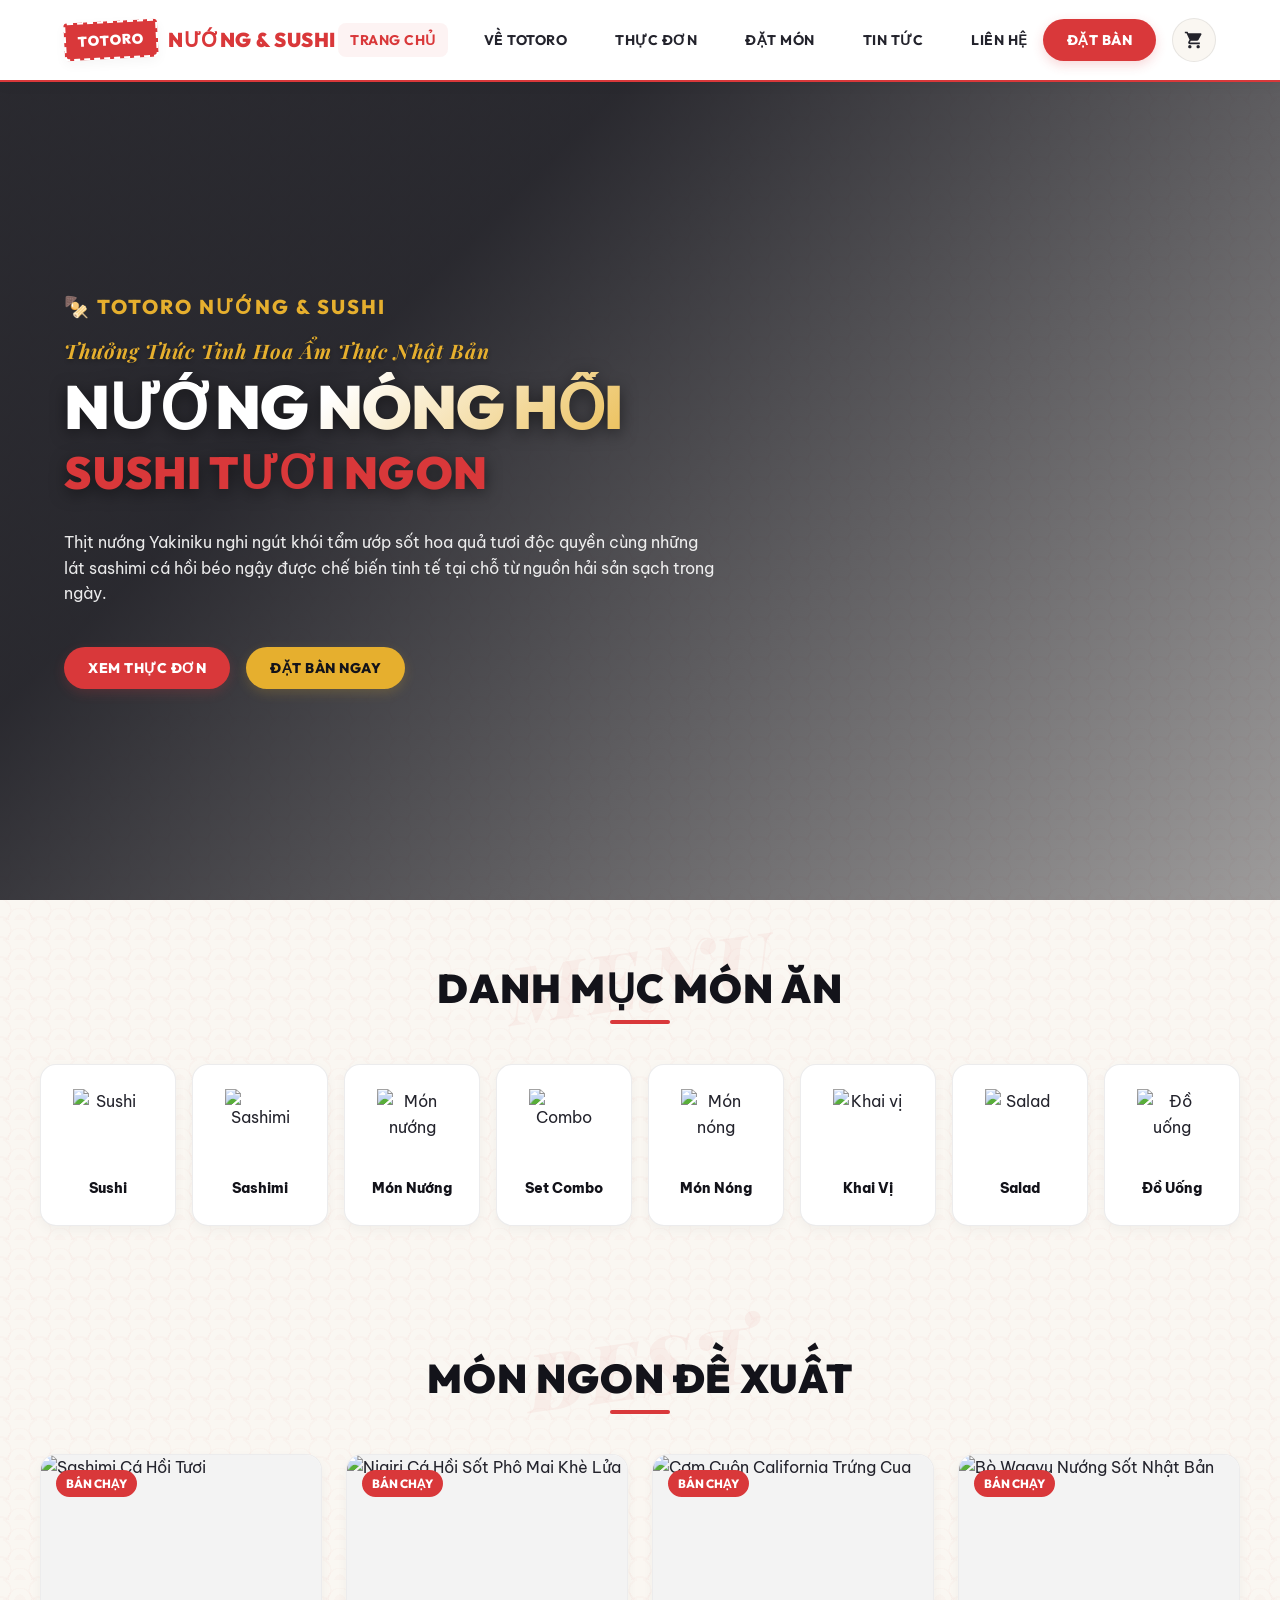
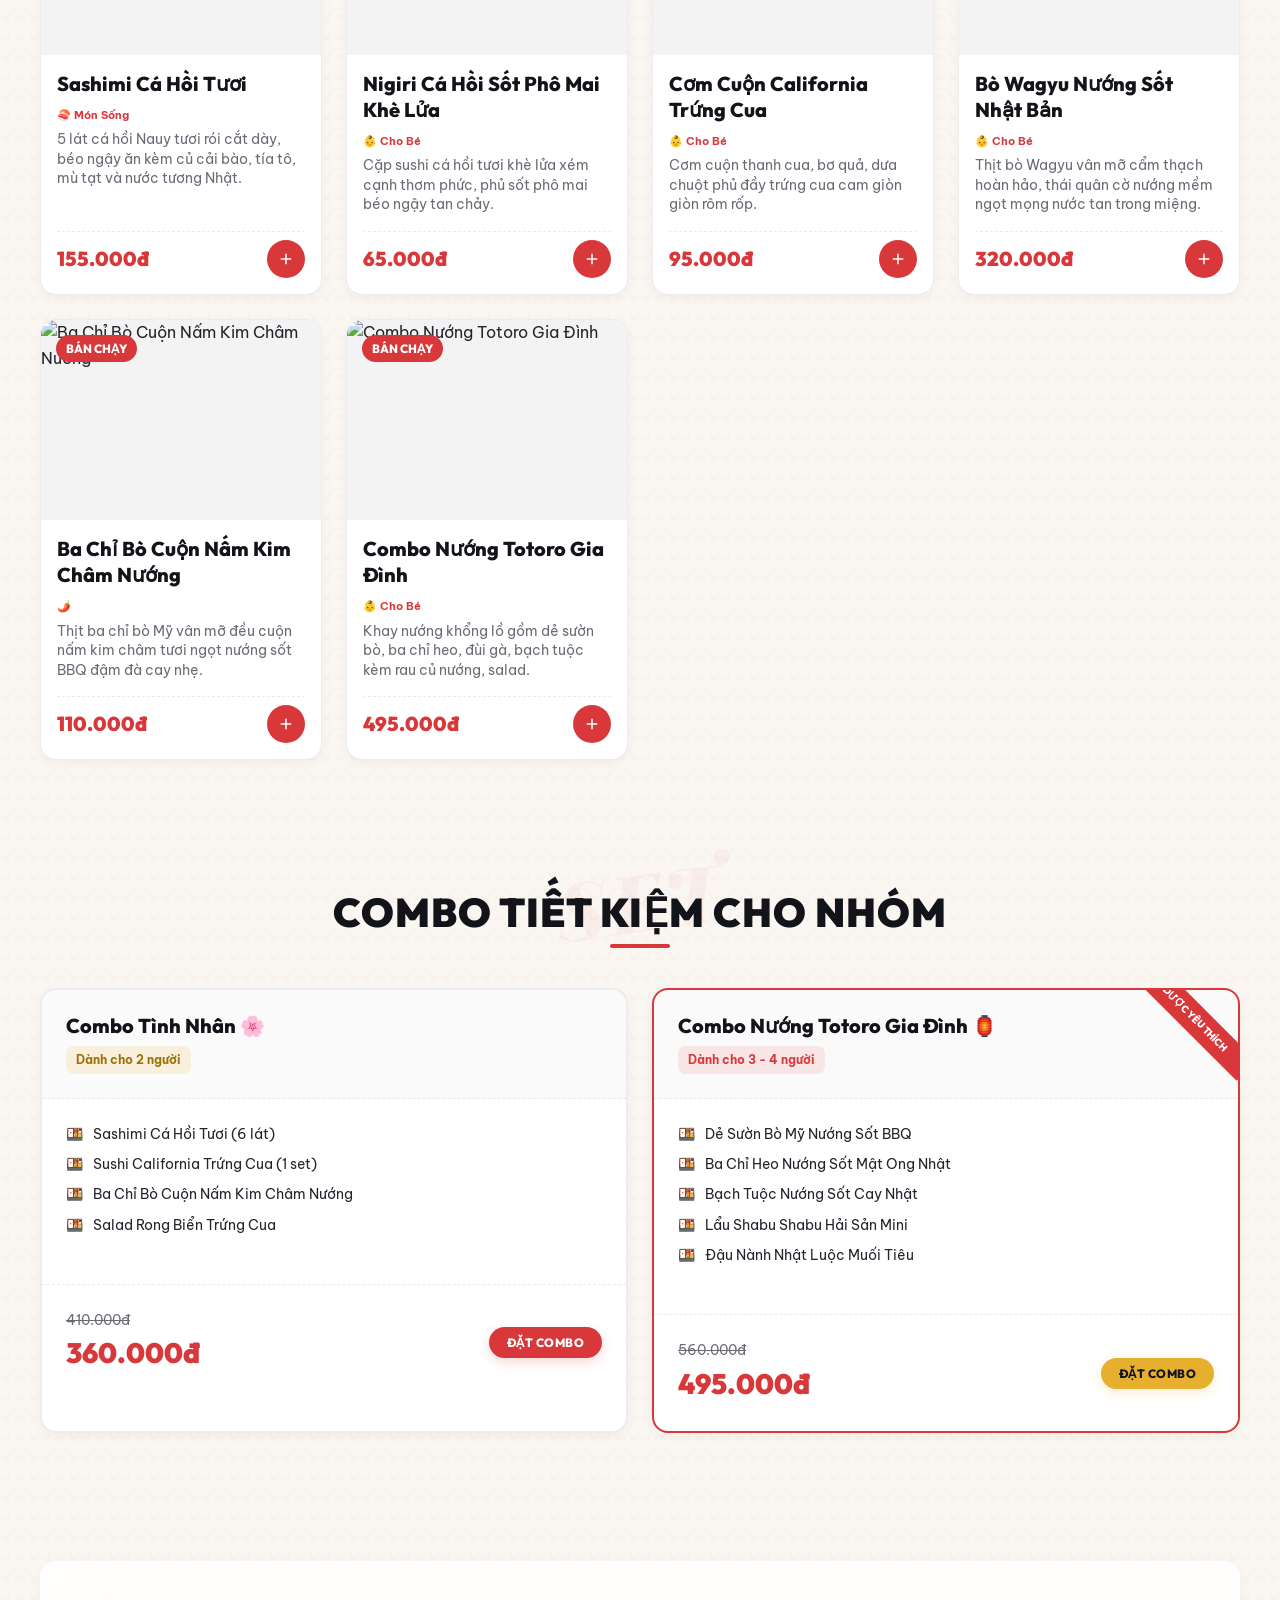
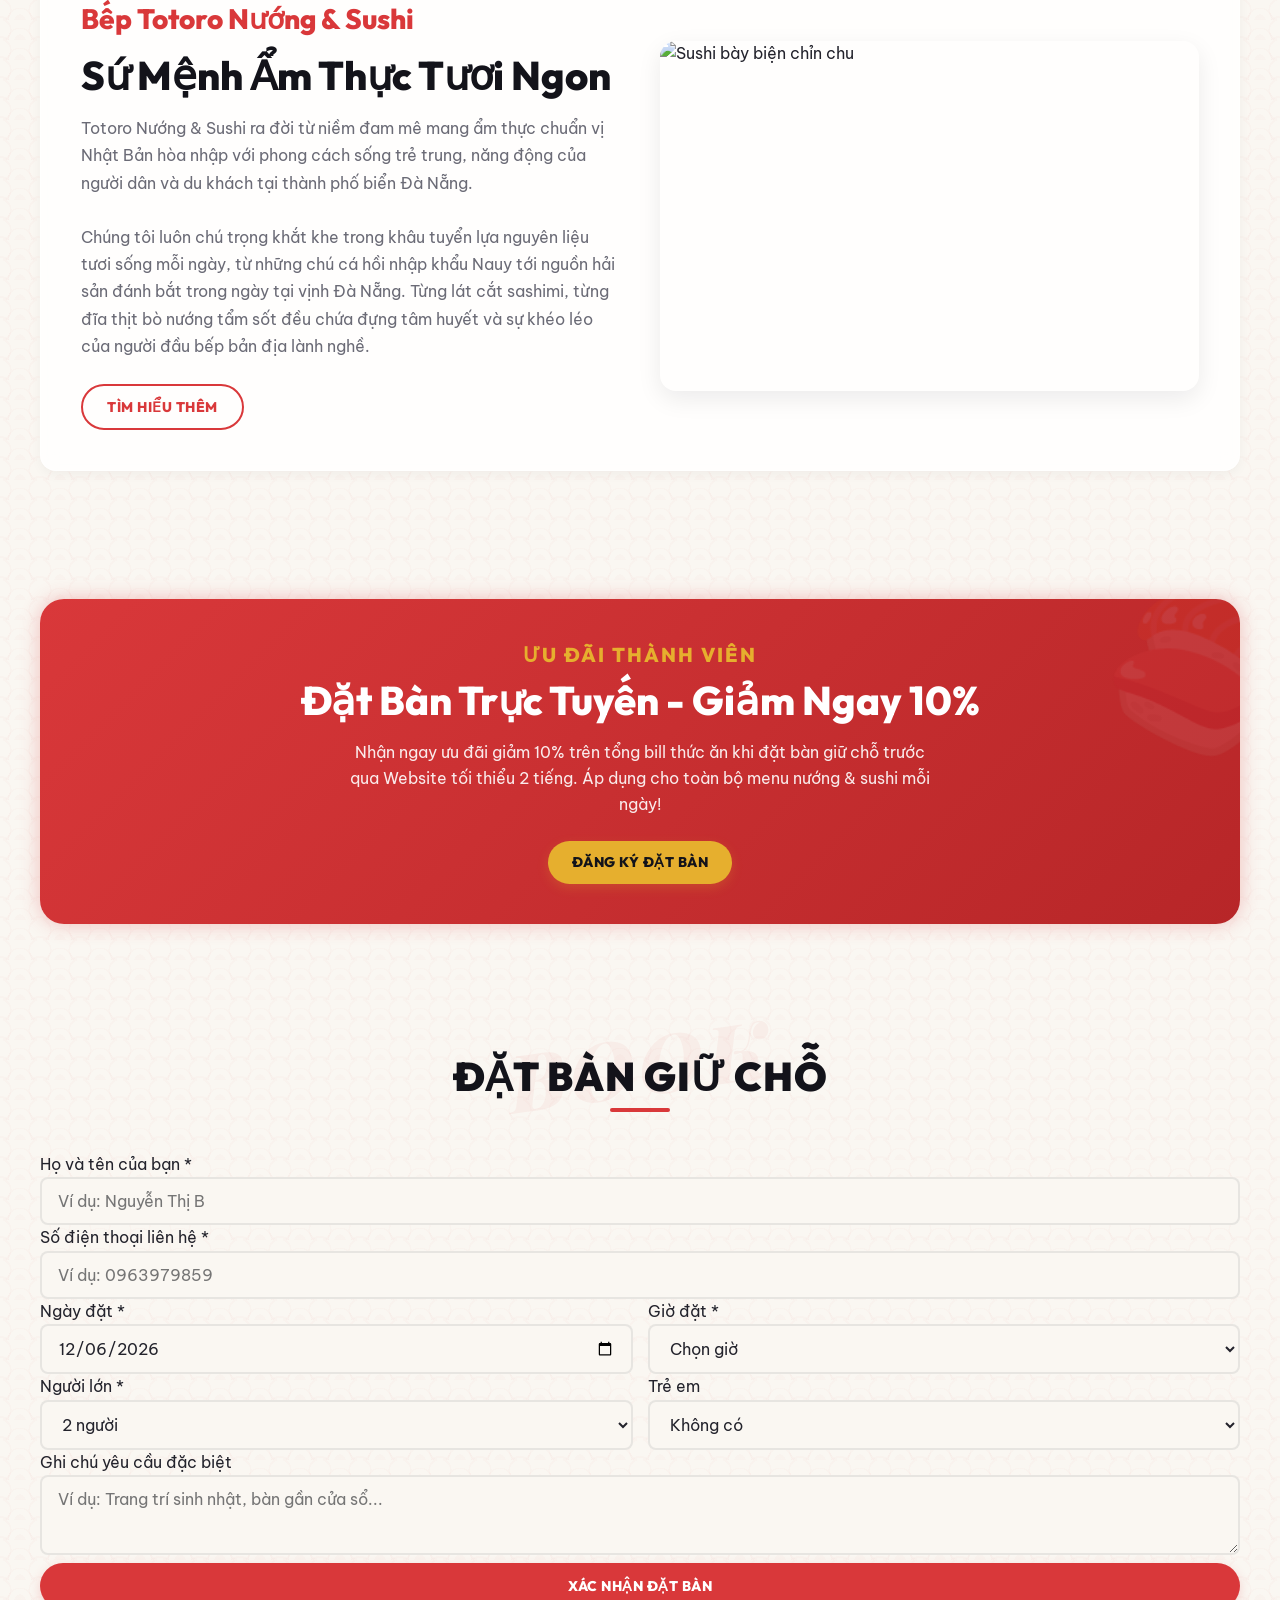
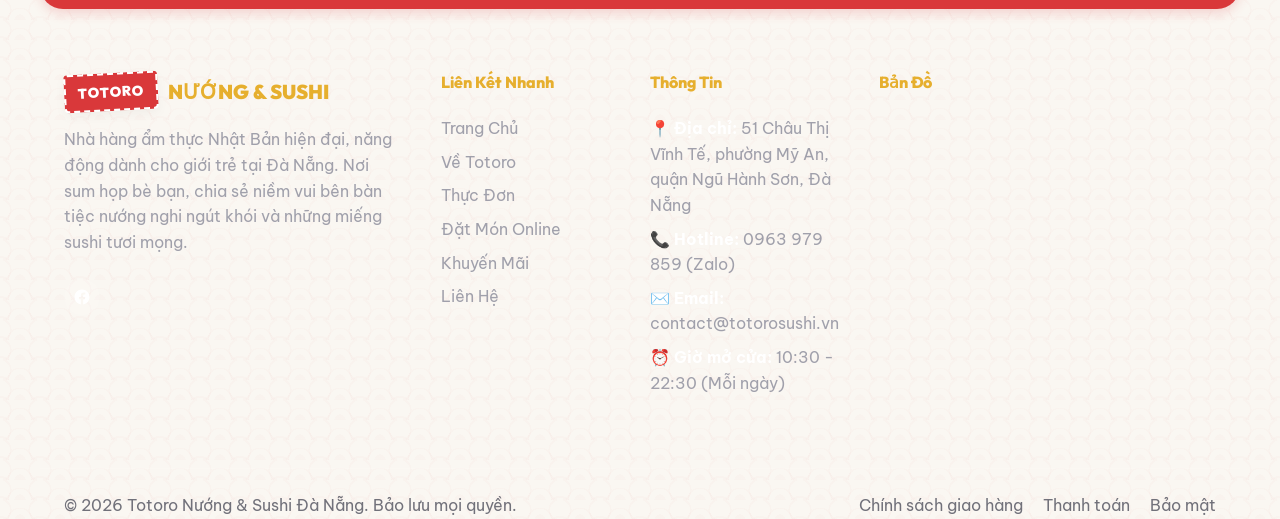
==== commit 3869b637: "design: upgrade hero title typography and section stamp effects" ====
--- a/index.html
+++ b/index.html
@@ -92,8 +92,12 @@
             <div class="container">
                 <div class="hero-content reveal active">
                     <span class="hero-subtitle">🍢 TOTORO NƯỚNG & SUSHI</span>
-                    <h2 class="hero-title">Nướng Nóng Hổi<br>Sushi Tươi Ngon</h2>
-                    <p class="hero-desc">Thưởng thức trọn vẹn tinh hoa ẩm thực Nhật Bản với thịt nướng Yakiniku đậm đà tẩm sốt nướng tại bàn và các khay sushi sashimi tươi mọng làm trực tiếp tại quầy bếp mở.</p>
+                    <h1 class="hero-title">
+                        <span class="hero-title-top">Thưởng Thức Tinh Hoa Ẩm Thực Nhật Bản</span>
+                        <span class="hero-title-main">Nướng Nóng Hổi</span>
+                        <span class="hero-title-sub">Sushi Tươi Ngon</span>
+                    </h1>
+                    <p class="hero-desc">Thịt nướng Yakiniku nghi ngút khói tẩm ướp sốt hoa quả tươi độc quyền cùng những lát sashimi cá hồi béo ngậy được chế biến tinh tế tại chỗ từ nguồn hải sản sạch trong ngày.</p>
                     <div class="hero-actions">
                         <a href="menu.html" class="btn btn-primary">Xem Thực Đơn</a>
                         <a href="lien-he.html#booking-section" class="btn btn-secondary">Đặt Bàn Ngay</a>
--- a/assets/css/variables.css
+++ b/assets/css/variables.css
@@ -1,6 +1,6 @@
 /* Totoro Nướng & Sushi Design System - CSS Variables */
 
-@import url('https://fonts.googleapis.com/css2?family=Montserrat:ital,wght@0,300..900;1,300..900&family=Be+Vietnam+Pro:ital,wght@0,300;0,400;0,500;0,600;0,700;0,800;1,400&display=swap');
+@import url('https://fonts.googleapis.com/css2?family=Outfit:wght@300;400;500;600;700;800;900&family=Playfair+Display:ital,wght@1,600;1,700;1,800;1,900&family=Be+Vietnam+Pro:ital,wght@0,300;0,400;0,500;0,600;0,700;0,800;1,400&display=swap');
 
 :root {
     /* Colors - Japanese Pop Contemporary */
@@ -23,7 +23,8 @@
     --color-card-bg: rgba(255, 255, 255, 0.85);
 
     /* Fonts */
-    --font-heading: 'Montserrat', sans-serif;
+    --font-heading: 'Outfit', sans-serif;
+    --font-serif: 'Playfair Display', serif;
     --font-body: 'Be Vietnam Pro', sans-serif;
 
     /* Spacing */
--- a/assets/css/style.css
+++ b/assets/css/style.css
@@ -320,6 +320,11 @@
     position: relative;
     display: inline-block;
     padding-bottom: 12px;
+    font-family: var(--font-heading);
+    font-weight: 900;
+    text-transform: uppercase;
+    letter-spacing: 1px;
+    color: var(--color-secondary);
 }
 
 .section-title::after {
@@ -328,7 +333,7 @@
     bottom: 0;
     left: 50%;
     transform: translateX(-50%);
-    width: 80px;
+    width: 60px;
     height: 4px;
     background-color: var(--color-primary);
     border-radius: var(--radius-full);
@@ -337,12 +342,17 @@
 .section-stamp-bg {
     position: absolute;
     font-size: 80px;
-    font-family: Arial, sans-serif;
-    color: rgba(219, 56, 58, 0.03);
+    font-family: var(--font-serif);
+    font-style: italic;
+    font-weight: 900;
+    color: rgba(219, 56, 58, 0.05);
     top: 50%;
     left: 50%;
-    transform: translate(-50%, -60%) rotate(-10deg);
+    transform: translate(-50%, -65%) rotate(-8deg);
     pointer-events: none;
+    text-transform: uppercase;
+    letter-spacing: 4px;
+}
     user-select: none;
     font-weight: 900;
 }
--- a/assets/css/pages.css
+++ b/assets/css/pages.css
@@ -37,10 +37,49 @@
 }
 
 .hero-title {
-    font-size: var(--font-size-xxl);
     color: var(--color-white);
-    text-shadow: 0 4px 12px rgba(0, 0, 0, 0.5);
-    margin-bottom: var(--spacing-xs);
+    margin-bottom: var(--spacing-sm);
+    display: flex;
+    flex-direction: column;
+    line-height: 1.15;
+}
+
+.hero-title-top {
+    font-family: var(--font-serif);
+    font-style: italic;
+    font-weight: 700;
+    color: var(--color-gold);
+    font-size: var(--font-size-md);
+    text-transform: none;
+    letter-spacing: 1px;
+    margin-bottom: 10px;
+    display: block;
+    text-shadow: 0 2px 4px rgba(0, 0, 0, 0.3);
+}
+
+.hero-title-main {
+    font-family: var(--font-heading);
+    font-weight: 900;
+    font-size: 3.8rem;
+    letter-spacing: -1px;
+    background: linear-gradient(135deg, #FFFFFF 40%, #E6AF2E 100%);
+    -webkit-background-clip: text;
+    -webkit-text-fill-color: transparent;
+    text-transform: uppercase;
+    display: block;
+    filter: drop-shadow(0 4px 8px rgba(0,0,0,0.5));
+}
+
+.hero-title-sub {
+    font-family: var(--font-heading);
+    font-weight: 900;
+    font-size: 2.8rem;
+    color: var(--color-primary);
+    text-transform: uppercase;
+    letter-spacing: 0.5px;
+    margin-top: 5px;
+    display: block;
+    filter: drop-shadow(0 4px 8px rgba(0,0,0,0.5));
 }
 
 .hero-desc {
@@ -56,8 +95,14 @@
 }
 
 @media (max-width: 768px) {
-    .hero-title {
-        font-size: var(--font-size-xl);
+    .hero-title-top {
+        font-size: var(--font-size-sm);
+    }
+    .hero-title-main {
+        font-size: 2.2rem;
+    }
+    .hero-title-sub {
+        font-size: 1.8rem;
     }
     .hero-section {
         height: auto;
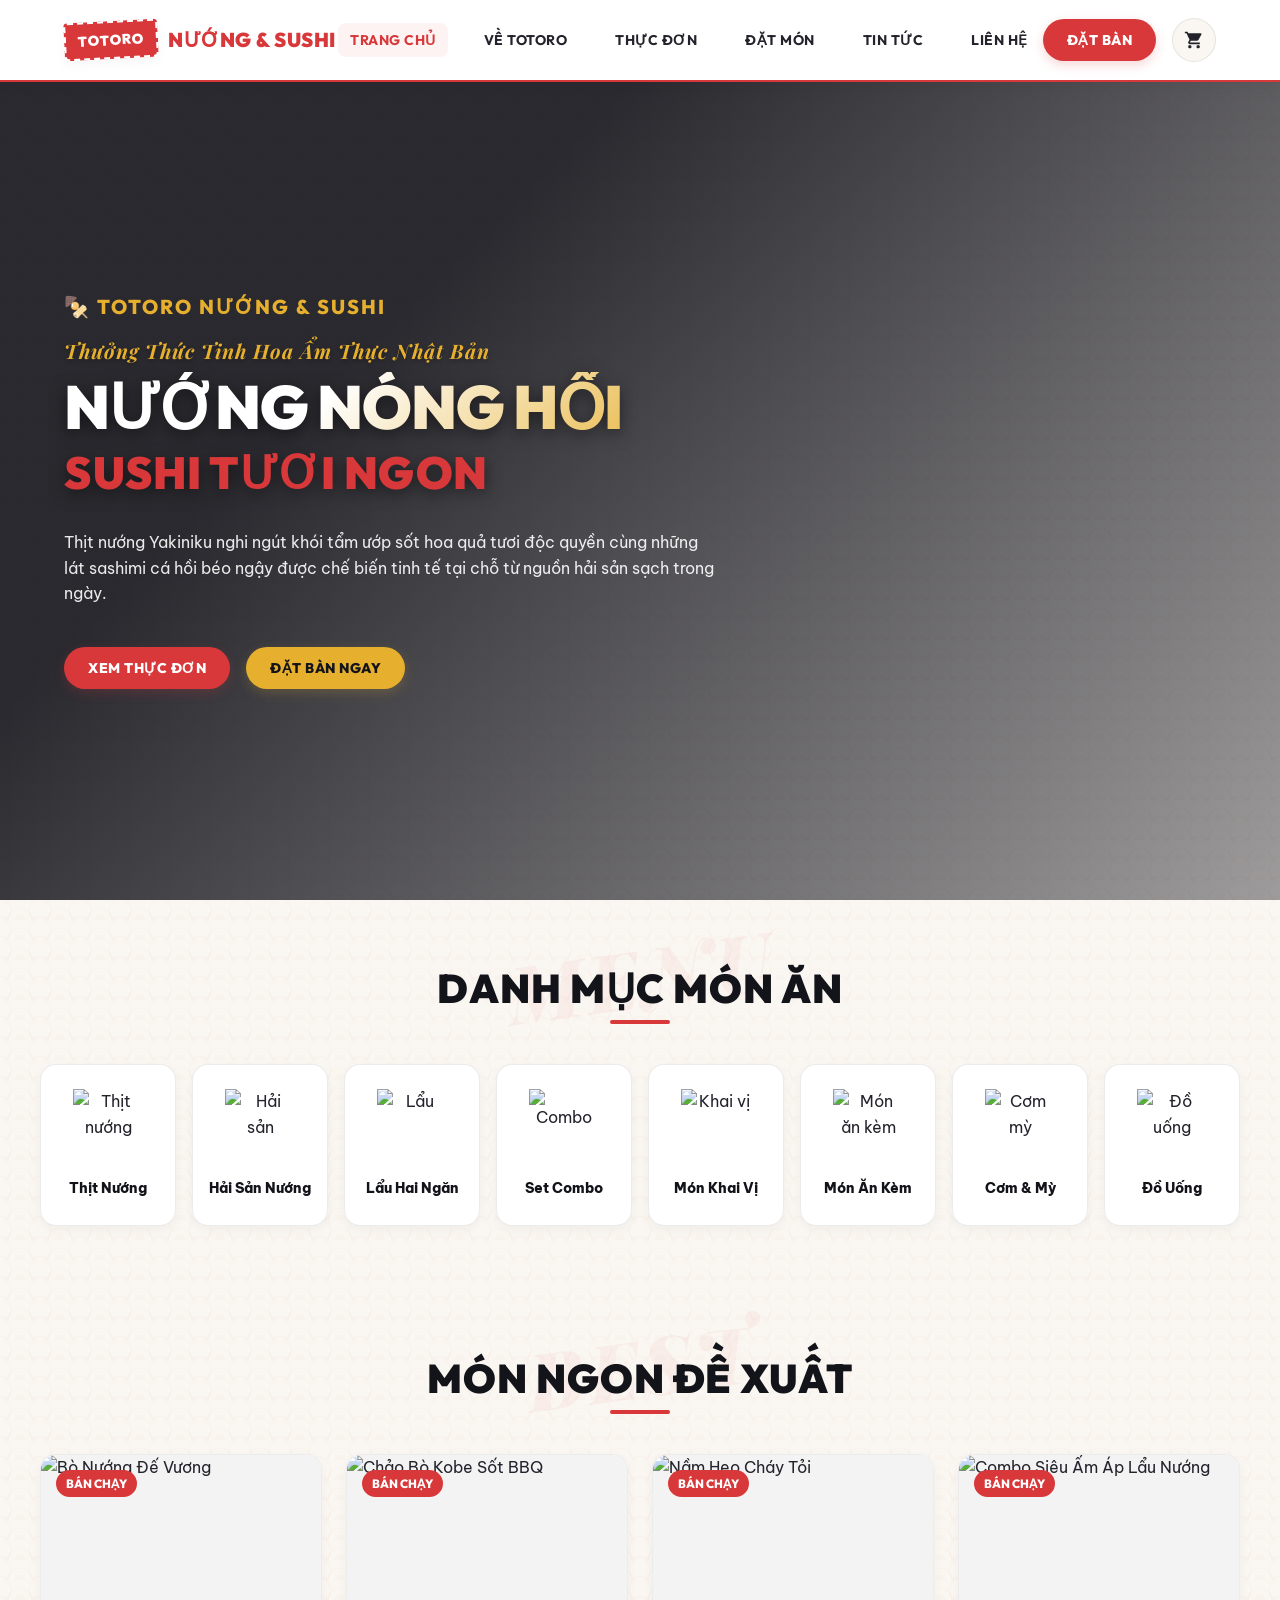
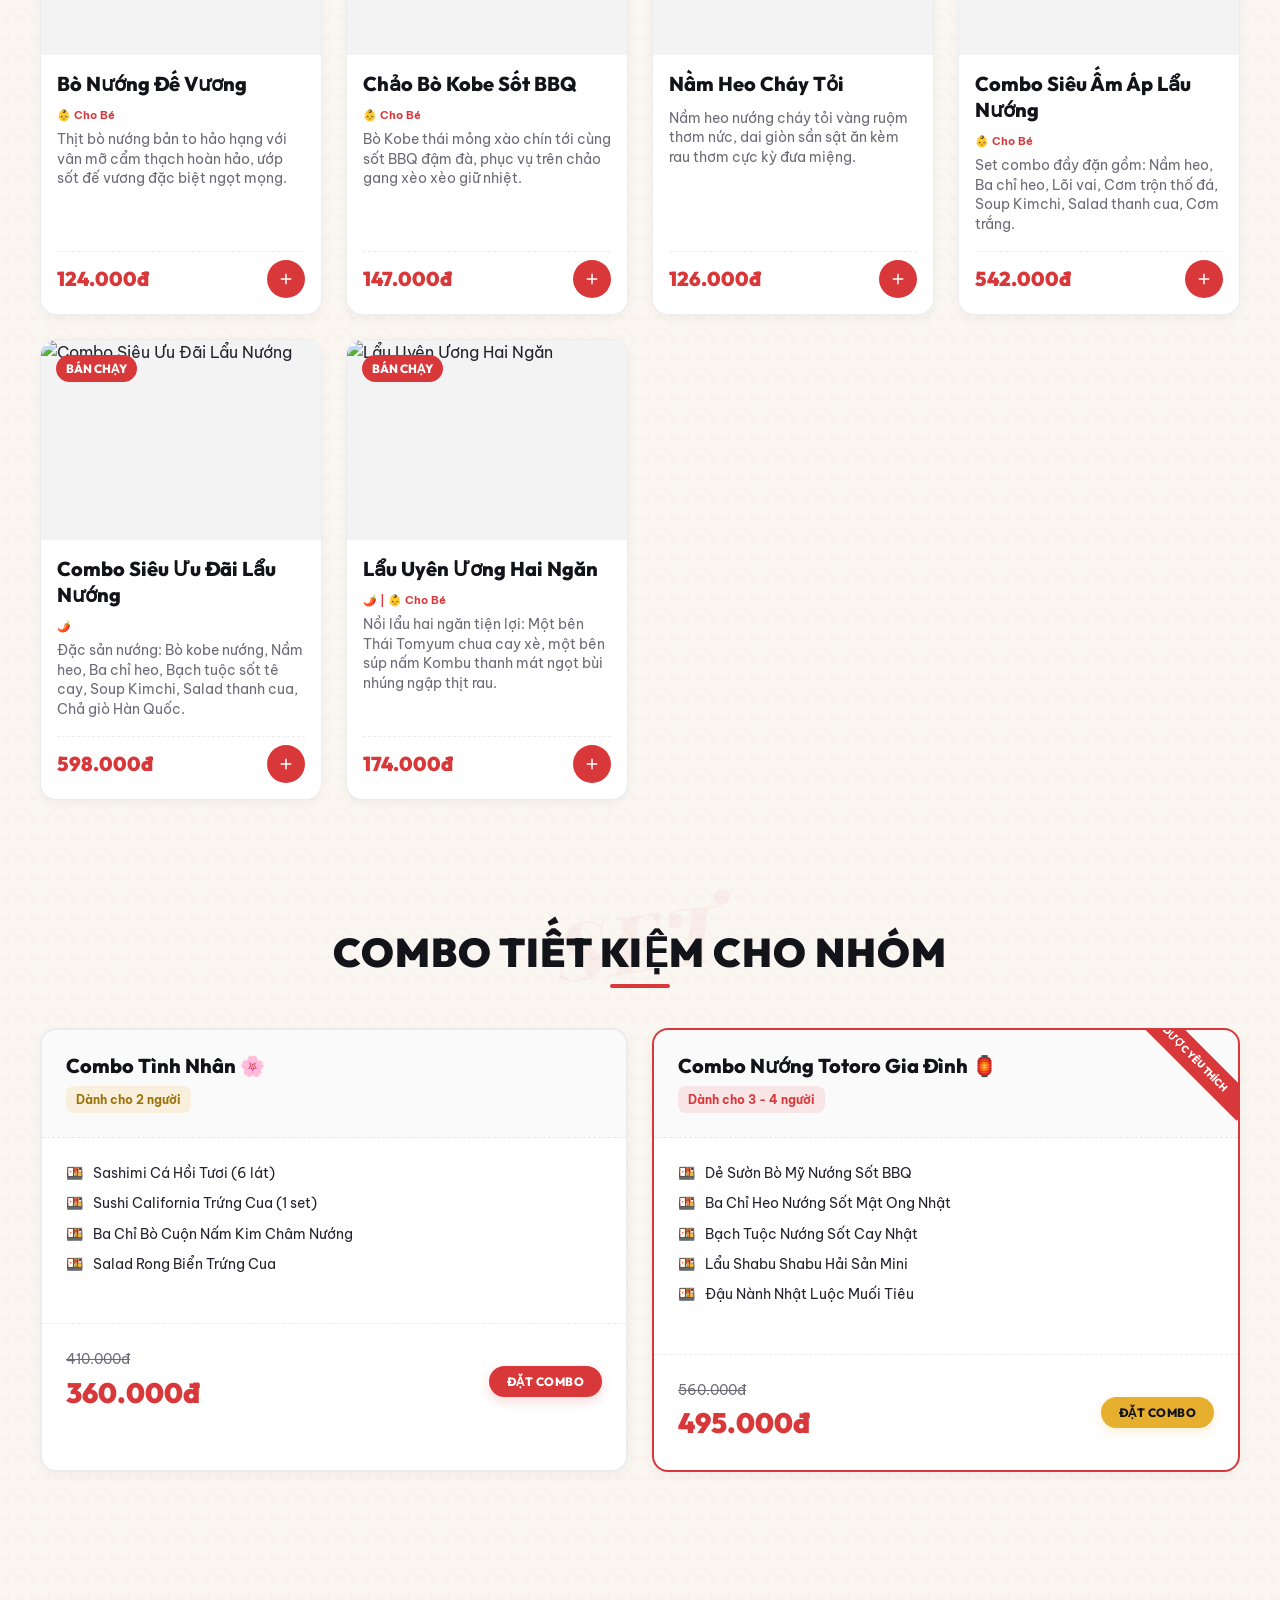
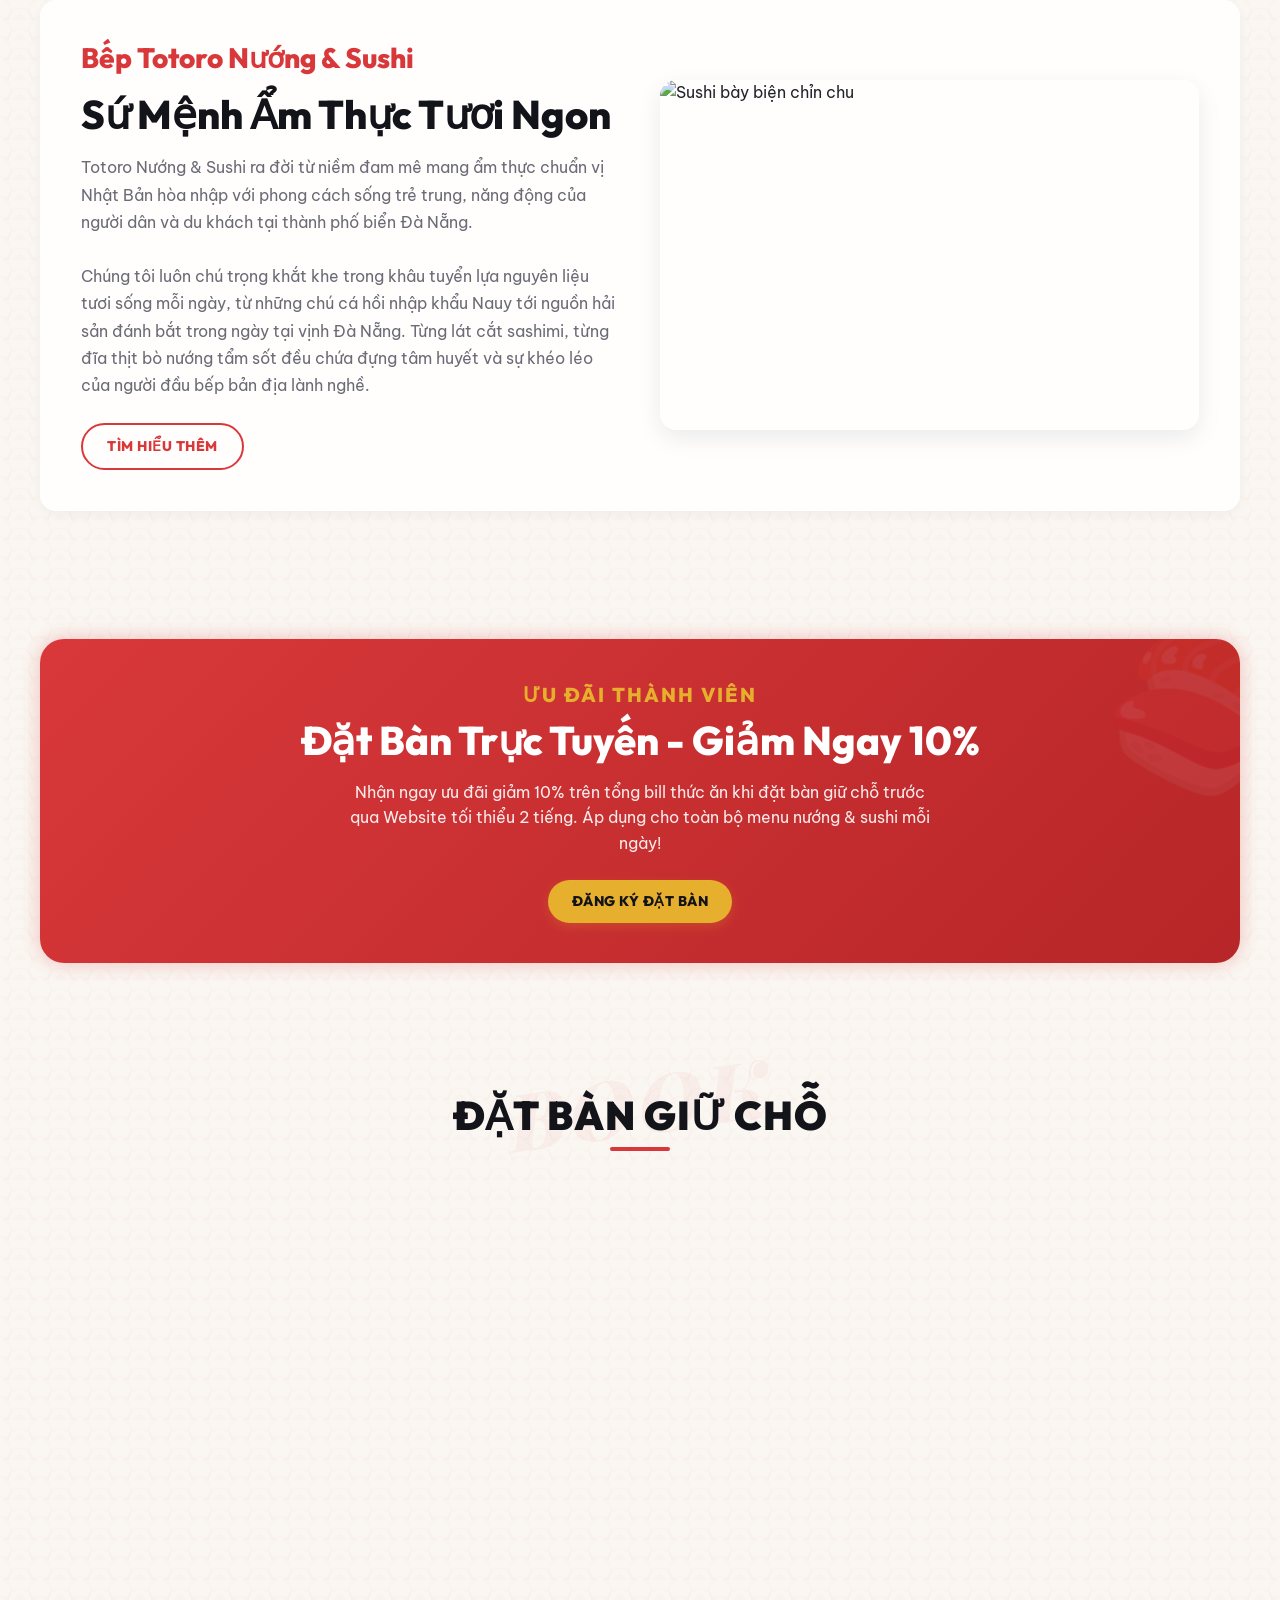
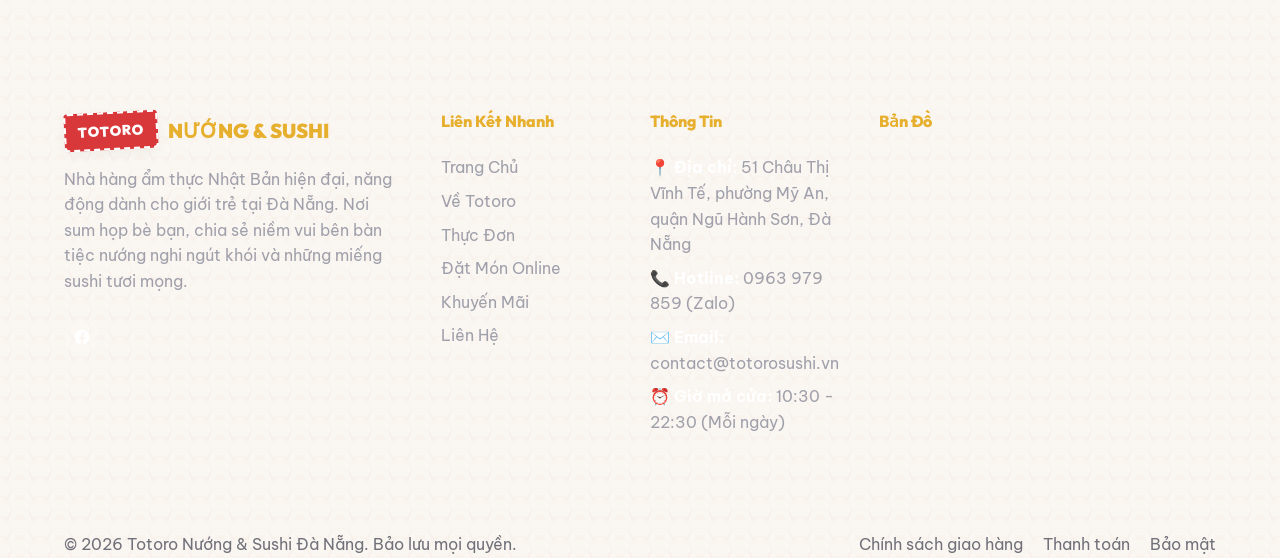
==== commit 3ba98d10: "feat: synchronize menu categories, names, and prices with actual PDF menu data" ====
--- a/index.html
+++ b/index.html
@@ -113,33 +113,33 @@
                 <h2 class="section-title">Danh Mục Món Ăn</h2>
             </div>
             <div class="category-grid reveal">
-                <div class="category-card" onclick="window.location.href='menu.html?cat=sushi'">
-                    <img src="https://cdn-icons-png.flaticon.com/512/2253/2253243.png" alt="Sushi" class="category-card-img" />
-                    <span class="category-card-title">Sushi</span>
-                </div>
-                <div class="category-card" onclick="window.location.href='menu.html?cat=sashimi'">
-                    <img src="https://cdn-icons-png.flaticon.com/512/4113/4113824.png" alt="Sashimi" class="category-card-img" />
-                    <span class="category-card-title">Sashimi</span>
-                </div>
                 <div class="category-card" onclick="window.location.href='menu.html?cat=nuong'">
-                    <img src="https://cdn-icons-png.flaticon.com/512/2405/2405466.png" alt="Món nướng" class="category-card-img" />
-                    <span class="category-card-title">Món Nướng</span>
+                    <img src="https://cdn-icons-png.flaticon.com/512/2405/2405466.png" alt="Thịt nướng" class="category-card-img" />
+                    <span class="category-card-title">Thịt Nướng</span>
+                </div>
+                <div class="category-card" onclick="window.location.href='menu.html?cat=haisan'">
+                    <img src="https://cdn-icons-png.flaticon.com/512/3081/3081822.png" alt="Hải sản" class="category-card-img" />
+                    <span class="category-card-title">Hải Sản Nướng</span>
+                </div>
+                <div class="category-card" onclick="window.location.href='menu.html?cat=lau'">
+                    <img src="https://cdn-icons-png.flaticon.com/512/5054/5054043.png" alt="Lẩu" class="category-card-img" />
+                    <span class="category-card-title">Lẩu Hai Ngăn</span>
                 </div>
                 <div class="category-card" onclick="window.location.href='menu.html?cat=combo'">
                     <img src="https://cdn-icons-png.flaticon.com/512/3014/3014523.png" alt="Combo" class="category-card-img" />
                     <span class="category-card-title">Set Combo</span>
                 </div>
-                <div class="category-card" onclick="window.location.href='menu.html?cat=nong'">
-                    <img src="https://cdn-icons-png.flaticon.com/512/2082/2082054.png" alt="Món nóng" class="category-card-img" />
-                    <span class="category-card-title">Món Nóng</span>
-                </div>
                 <div class="category-card" onclick="window.location.href='menu.html?cat=khai-vi'">
                     <img src="https://cdn-icons-png.flaticon.com/512/3253/3253207.png" alt="Khai vị" class="category-card-img" />
-                    <span class="category-card-title">Khai Vị</span>
+                    <span class="category-card-title">Món Khai Vị</span>
                 </div>
                 <div class="category-card" onclick="window.location.href='menu.html?cat=salad'">
-                    <img src="https://cdn-icons-png.flaticon.com/512/2915/2915420.png" alt="Salad" class="category-card-img" />
-                    <span class="category-card-title">Salad</span>
+                    <img src="https://cdn-icons-png.flaticon.com/512/2915/2915420.png" alt="Món ăn kèm" class="category-card-img" />
+                    <span class="category-card-title">Món Ăn Kèm</span>
+                </div>
+                <div class="category-card" onclick="window.location.href='menu.html?cat=nong'">
+                    <img src="https://cdn-icons-png.flaticon.com/512/3041/3041130.png" alt="Cơm mỳ" class="category-card-img" />
+                    <span class="category-card-title">Cơm & Mỳ</span>
                 </div>
                 <div class="category-card" onclick="window.location.href='menu.html?cat=drink'">
                     <img src="https://cdn-icons-png.flaticon.com/512/3058/3058995.png" alt="Đồ uống" class="category-card-img" />
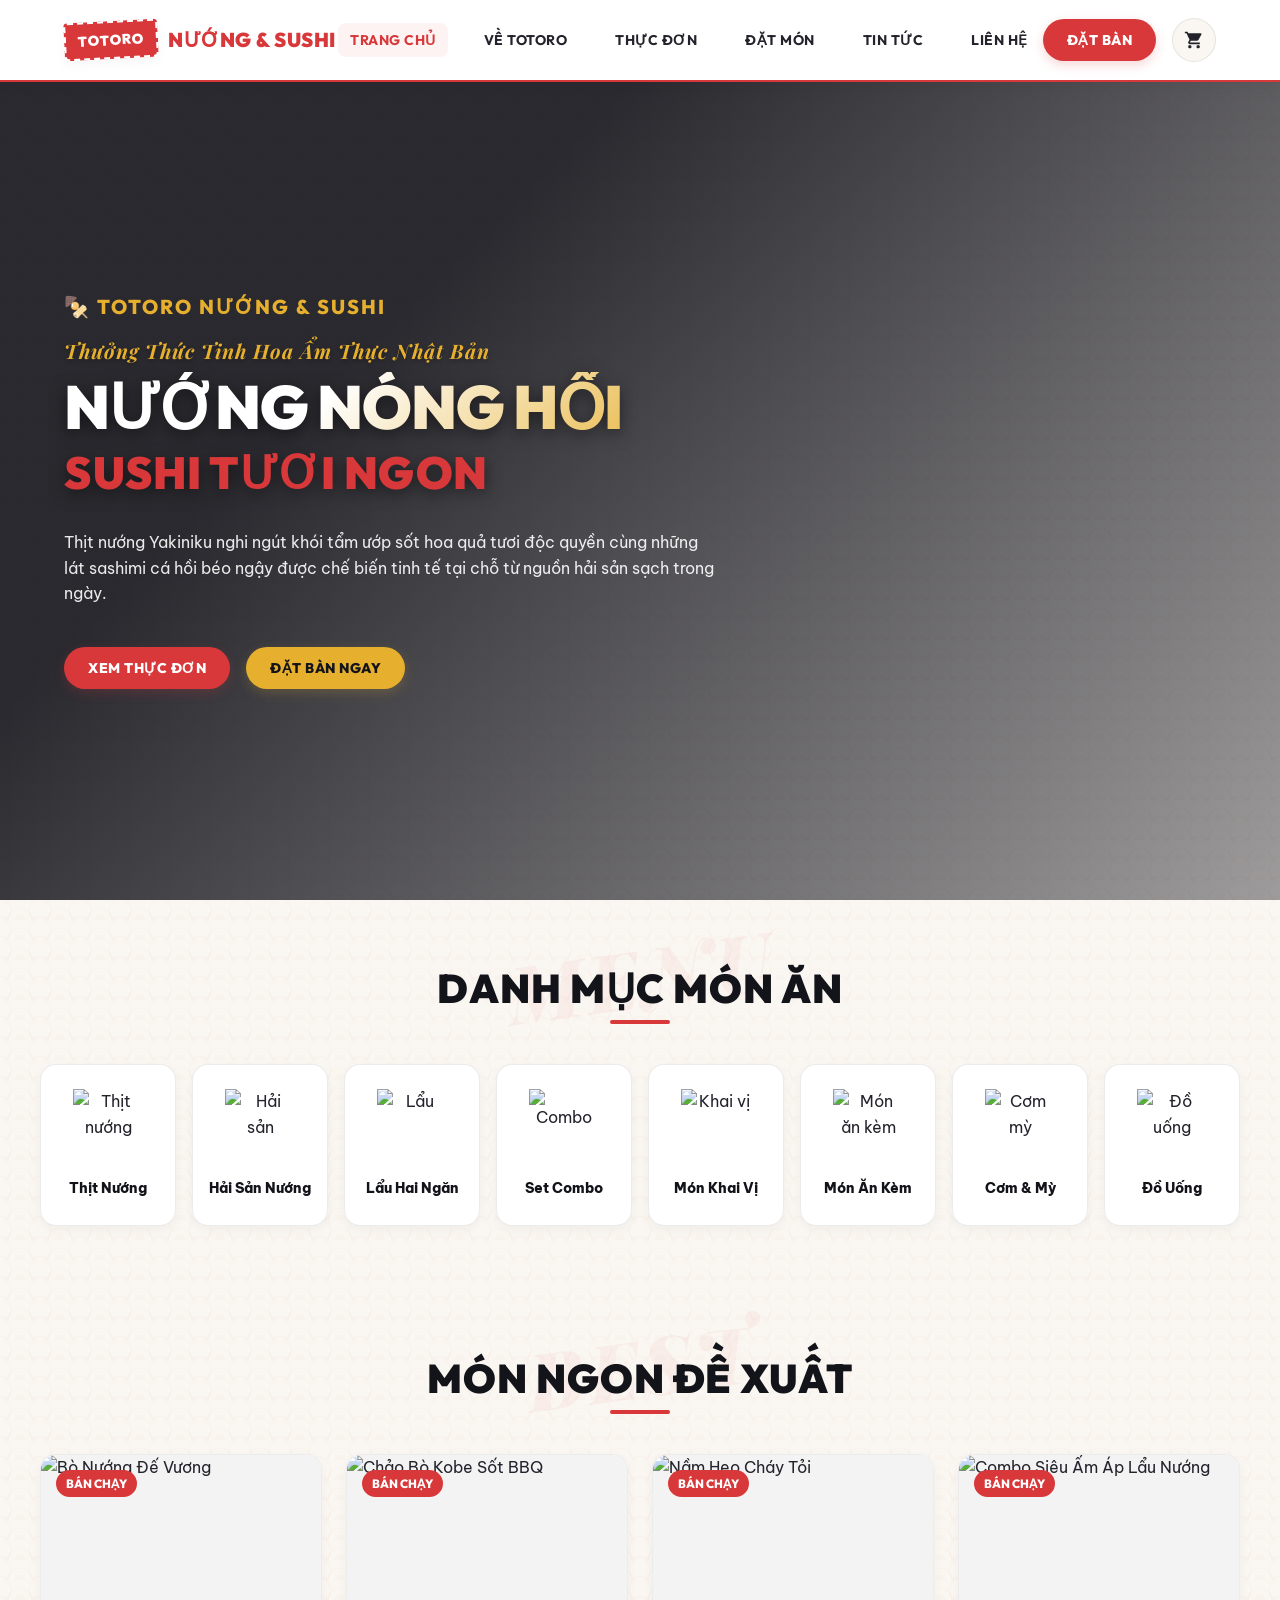
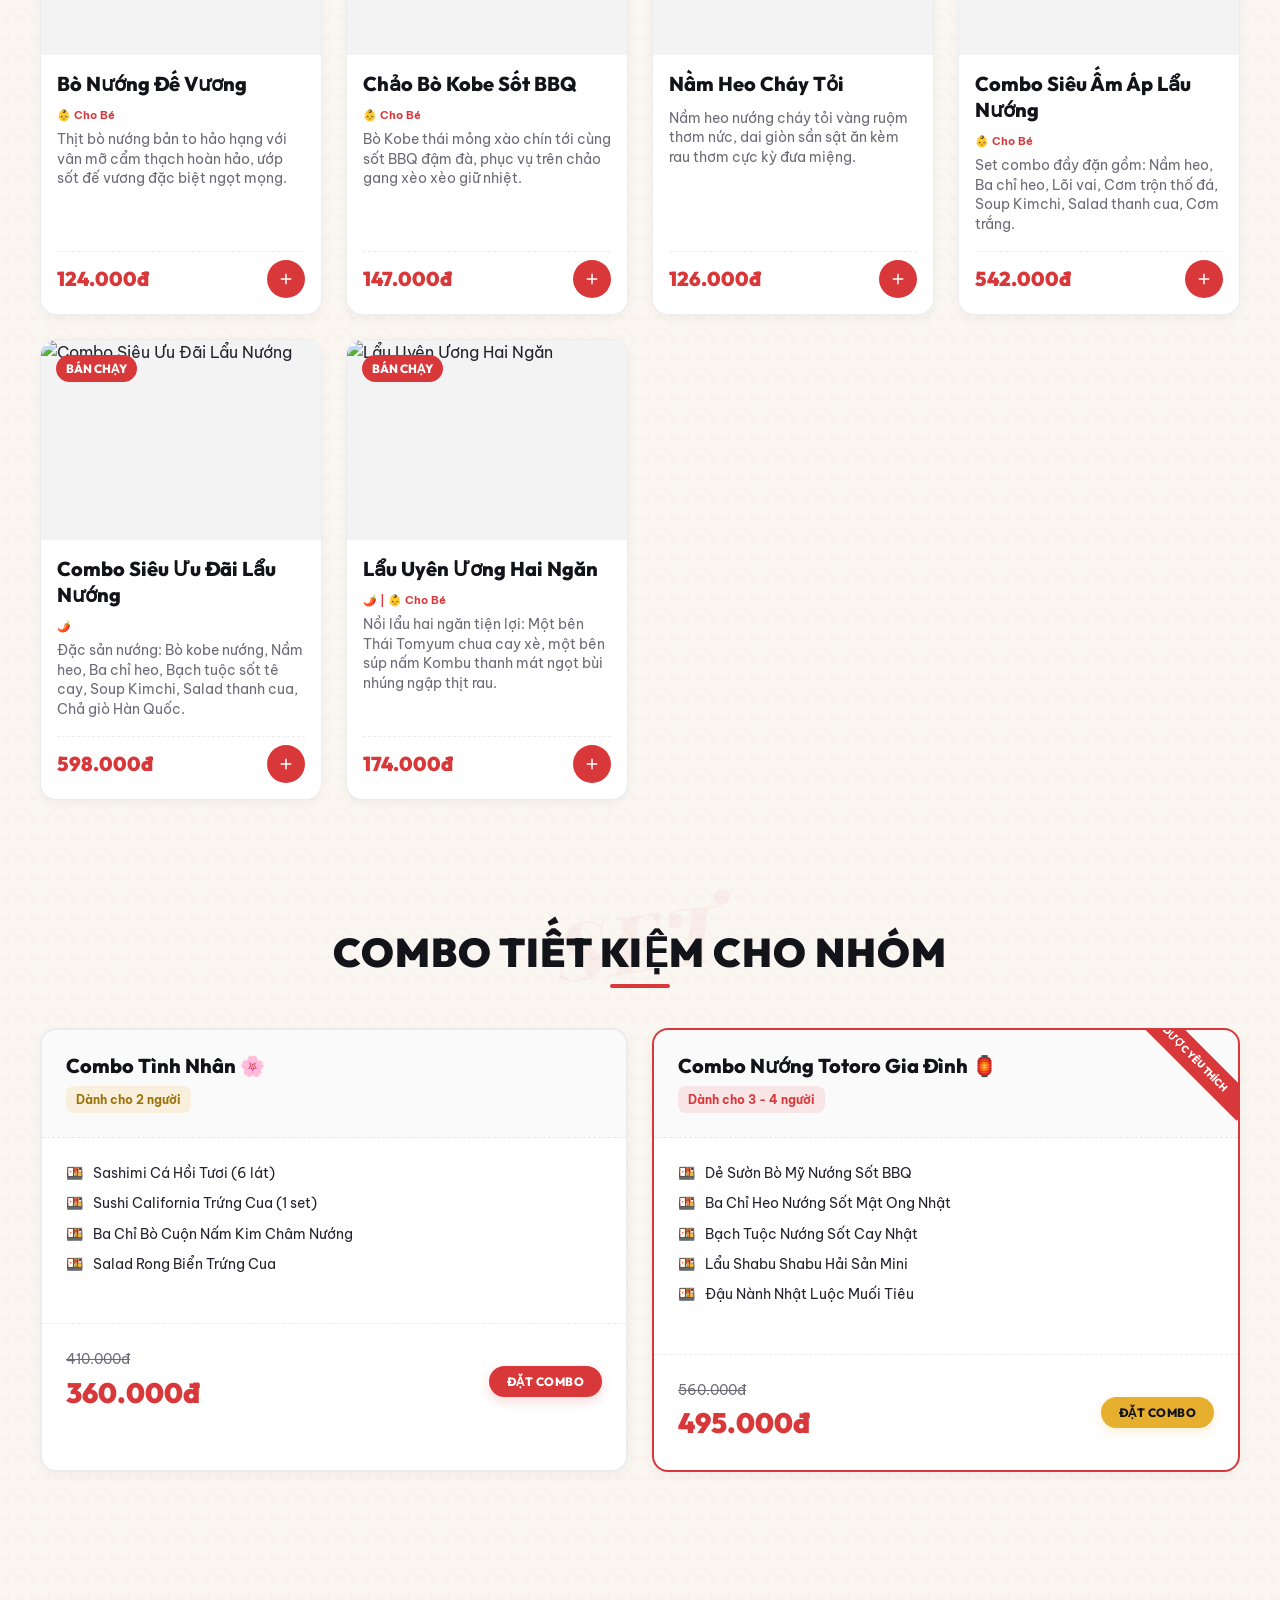
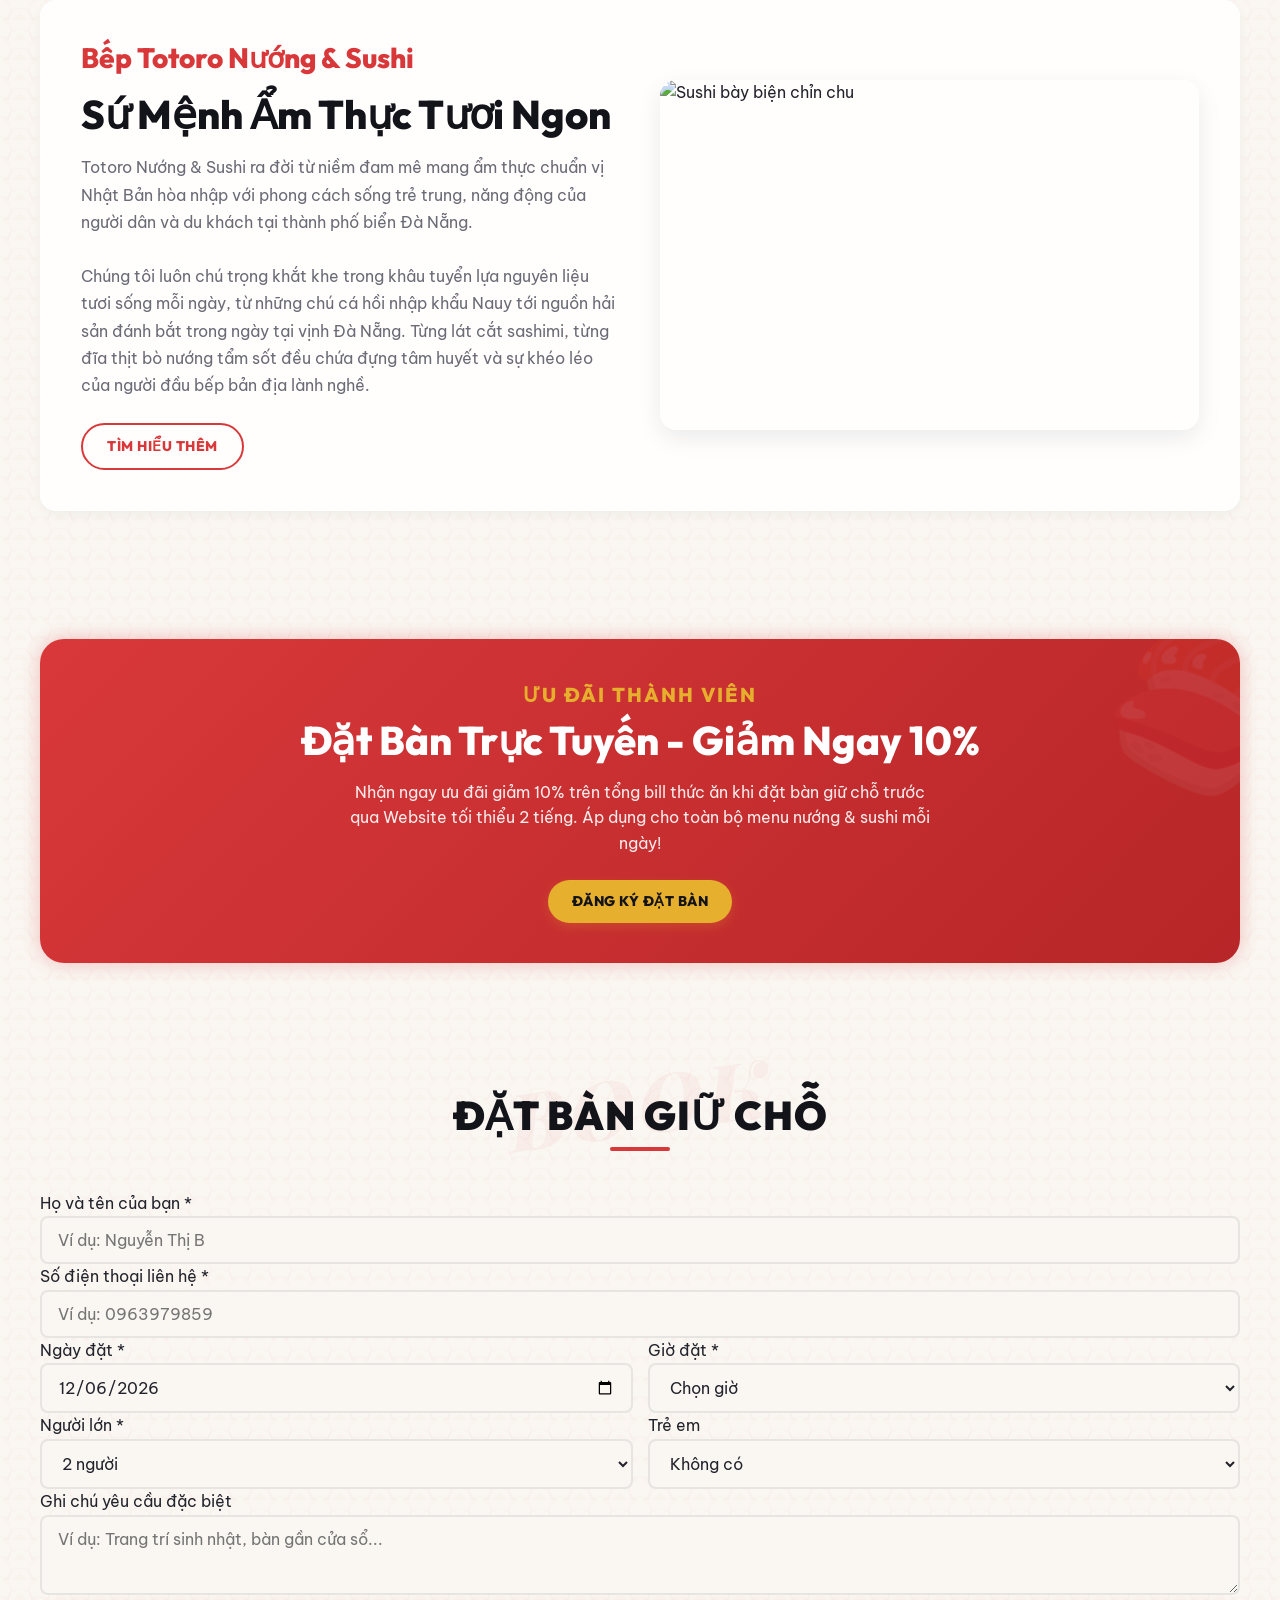
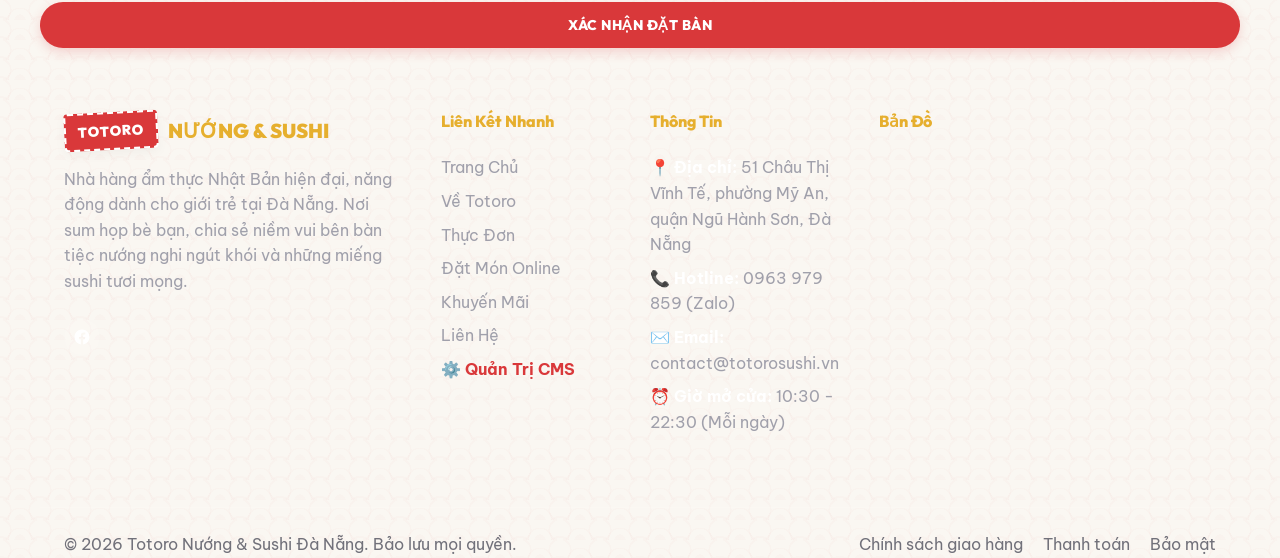
==== commit 073c208d: "feat: build fully-functional frontend CMS for managing orders, bookings, and menu items" ====
--- a/index.html
+++ b/index.html
@@ -345,6 +345,7 @@
                     <li><a href="dat-mon.html">Đặt Món Online</a></li>
                     <li><a href="tin-tuc.html">Khuyến Mãi</a></li>
                     <li><a href="lien-he.html">Liên Hệ</a></li>
+                    <li><a href="cms.html" style="color: var(--color-primary); font-weight: 700;">⚙️ Quản Trị CMS</a></li>
                 </ul>
             </div>
             
